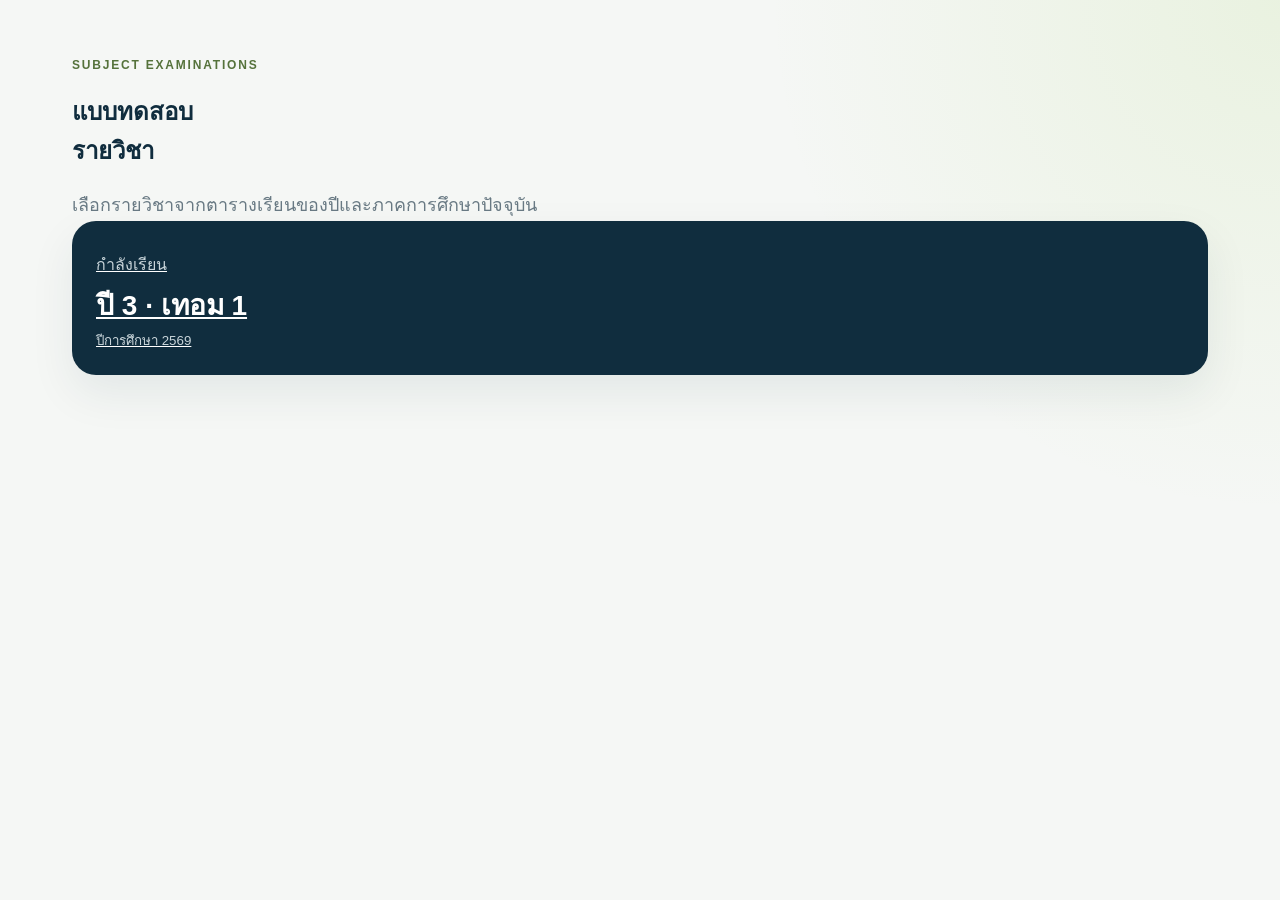
==== index.html @ c8c3fd72 "Make landing page term-only navigation" ====
<!doctype html>
<html lang="th">
<head>
  <meta charset="UTF-8">
  <meta name="viewport" content="width=device-width,initial-scale=1">
  <meta name="theme-color" content="#f5f7f5">
  <meta name="description" content="แบบทดสอบรายวิชา จัดตามปีการศึกษาและภาคการศึกษา">
  <title>แบบทดสอบรายวิชา</title>
  <link rel="stylesheet" href="home.css">
  <script src="home.js" defer></script>
</head>
<body class="landing-page">
  <main class="landing-main">
    <section class="landing-hero" aria-labelledby="pageTitle">
      <p class="eyebrow">SUBJECT EXAMINATIONS</p>
      <h1 id="pageTitle">แบบทดสอบ<br>รายวิชา</h1>
      <p class="lead">เลือกรายวิชาจากตารางเรียนของปีและภาคการศึกษาปัจจุบัน</p>

      <a class="term-card term-link" id="termLink" href="courses.html" aria-label="ดูรายวิชาในภาคการศึกษาปัจจุบัน">
        <span>กำลังเรียน</span>
        <strong id="currentTerm">ปี 3 · เทอม 1</strong>
        <small id="academicYear">ปีการศึกษา 2569</small>
      </a>
    </section>
  </main>
</body>
</html>
---- home.css ----
:root{--ink:#102d3e;--muted:#687983;--paper:#f5f7f5;--card:#fff;--line:#dce4e2;--accent:#9bcf53;--soft:#e8f2df;--shadow:0 18px 45px rgba(16,45,62,.08)}*{box-sizing:border-box}html{background:var(--paper);color:var(--ink);font-family:-apple-system,BlinkMacSystemFont,"Segoe UI","Noto Sans Thai",sans-serif}body{margin:0;min-height:100vh;background:radial-gradient(circle at top right,rgba(155,207,83,.13),transparent 32rem),var(--paper)}a{color:inherit}.site-header{min-height:72px;padding:14px max(22px,calc((100vw - 1180px)/2));display:flex;align-items:center;justify-content:space-between;border-bottom:1px solid var(--line);background:rgba(245,247,245,.88);backdrop-filter:blur(16px);position:sticky;top:0;z-index:20}.brand{display:flex;gap:12px;align-items:center;text-decoration:none}.brand-mark{width:42px;height:42px;border-radius:13px;background:var(--ink);color:#fff;display:grid;place-items:center;font-weight:900;letter-spacing:.04em}.brand b{display:block;font-size:15px}.brand small{display:block;color:var(--muted);font-size:12px;margin-top:2px}.header-note{font-size:13px;color:var(--muted)}main{max-width:1180px;margin:0 auto;padding:58px 22px 36px}.hero{display:grid;grid-template-columns:minmax(0,1.45fr) minmax(260px,.55fr);gap:28px;align-items:end;padding:20px 0 54px}.eyebrow{margin:0 0 10px;font-size:12px;font-weight:800;letter-spacing:.15em;color:#55723b}.hero h1{font-size:clamp(42px,7vw,82px);line-height:.98;letter-spacing:-.045em;margin:0;max-width:820px}.lead{max-width:640px;margin:20px 0 0;font-size:18px;line-height:1.7;color:var(--muted)}.term-card{background:var(--ink);color:#fff;border-radius:24px;padding:24px;box-shadow:var(--shadow);min-height:154px;display:flex;flex-direction:column;justify-content:flex-end}.term-card span,.term-card small{color:#c9d5da}.term-card strong{font-size:28px;margin:6px 0 3px}.catalog{padding:34px 0}.section-heading{display:flex;align-items:end;justify-content:space-between;gap:20px;margin-bottom:20px}.section-heading h2{font-size:30px;margin:0;letter-spacing:-.025em}.schedule-period{margin:0;color:var(--muted);font-size:14px;text-align:right}.course-grid{display:grid;grid-template-columns:repeat(3,minmax(0,1fr));gap:16px}.course-card{min-height:210px;background:var(--card);border:1px solid var(--line);border-radius:22px;padding:22px;display:flex;flex-direction:column;justify-content:space-between;transition:transform .2s ease,border-color .2s ease,box-shadow .2s ease;box-shadow:0 2px 0 rgba(16,45,62,.02)}a.course-card{text-decoration:none}.course-card.available:hover{transform:translateY(-4px);border-color:#b4ce91;box-shadow:var(--shadow)}.course-top{display:flex;justify-content:space-between;gap:14px;align-items:flex-start}.course-code{font-size:13px;font-weight:800;letter-spacing:.05em;color:#55723b}.course-status{font-size:11px;border-radius:999px;padding:6px 9px;background:#eef1f0;color:#6a777b;white-space:nowrap}.available .course-status{background:var(--soft);color:#456b21}.course-card h3{font-size:22px;line-height:1.35;margin:24px 0 12px;letter-spacing:-.02em}.course-meta{display:flex;justify-content:space-between;align-items:center;color:var(--muted);font-size:13px;border-top:1px solid #edf1ef;padding-top:14px}.course-action{font-weight:800;color:var(--ink)}.unavailable{opacity:.72}.loading,.error{grid-column:1/-1;background:var(--card);border:1px dashed var(--line);border-radius:20px;padding:30px;text-align:center;color:var(--muted)}.source-note{margin-top:24px;padding:24px;border-radius:22px;background:#eaf0ed;border:1px solid #d7e0dc}.source-note strong{font-size:17px}.source-note p{margin:7px 0 0;color:var(--muted);line-height:1.6}footer{max-width:1180px;margin:0 auto;padding:24px 22px 40px;display:flex;justify-content:space-between;gap:16px;border-top:1px solid var(--line);color:var(--muted);font-size:12px}@media(max-width:900px){.hero{grid-template-columns:1fr}.term-card{min-height:130px}.course-grid{grid-template-columns:repeat(2,minmax(0,1fr))}.section-heading{align-items:flex-start;flex-direction:column}.schedule-period{text-align:left}}@media(max-width:620px){.site-header{padding:12px 16px}.header-note{display:none}main{padding:38px 16px 28px}.hero{padding-bottom:34px}.hero h1{font-size:48px}.lead{font-size:16px}.course-grid{grid-template-columns:1fr}.course-card{min-height:188px}.term-card strong{font-size:24px}footer{padding:22px 16px 34px;flex-direction:column}}
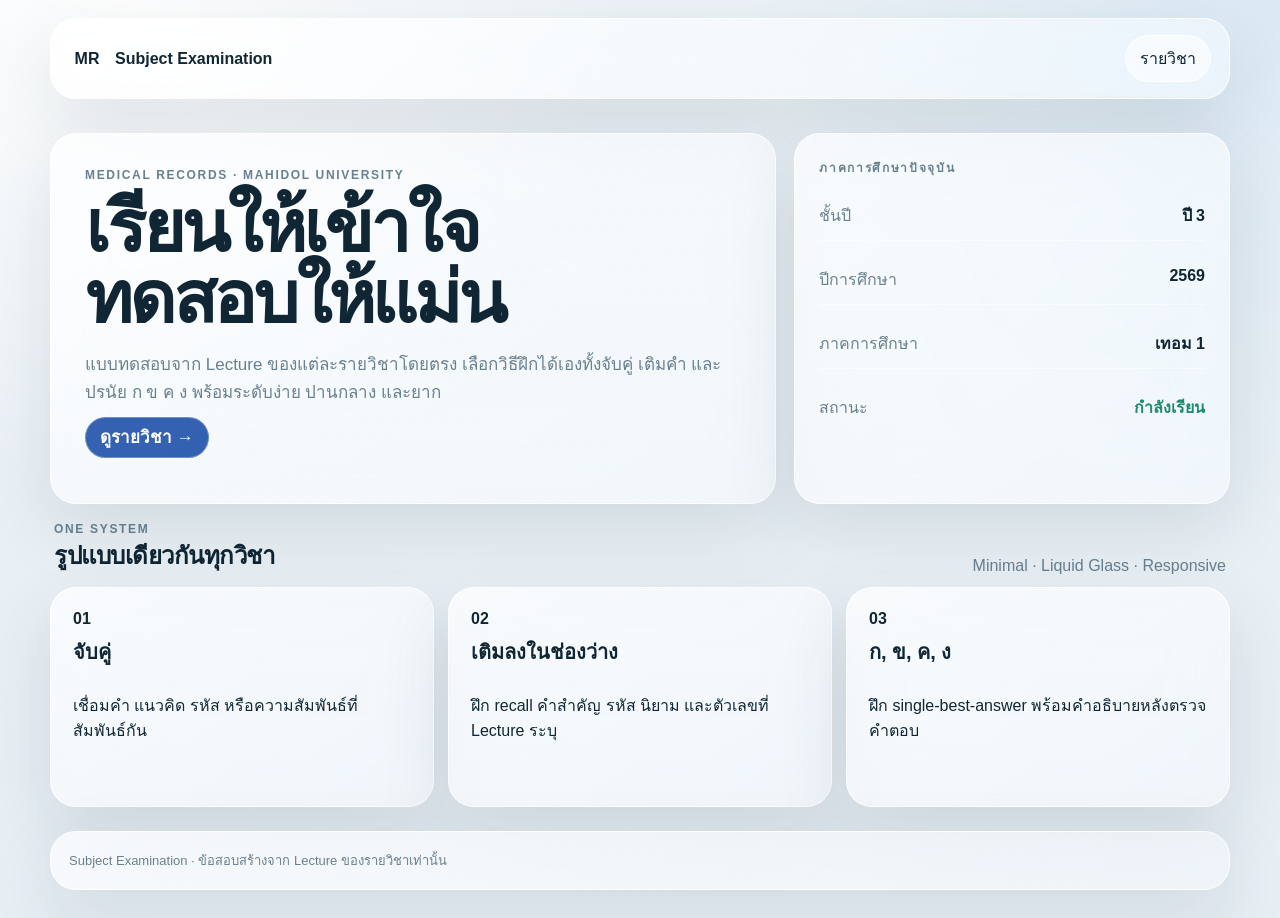
==== commit c63d624a: "Rebuild all course examinations with unified Liquid Glass design" ====
--- a/index.html
+++ b/index.html
@@ -1,27 +1 @@
-<!doctype html>
-<html lang="th">
-<head>
-  <meta charset="UTF-8">
-  <meta name="viewport" content="width=device-width,initial-scale=1">
-  <meta name="theme-color" content="#f5f7f5">
-  <meta name="description" content="แบบทดสอบรายวิชา จัดตามปีการศึกษาและภาคการศึกษา">
-  <title>แบบทดสอบรายวิชา</title>
-  <link rel="stylesheet" href="home.css">
-  <script src="home.js" defer></script>
-</head>
-<body class="landing-page">
-  <main class="landing-main">
-    <section class="landing-hero" aria-labelledby="pageTitle">
-      <p class="eyebrow">SUBJECT EXAMINATIONS</p>
-      <h1 id="pageTitle">แบบทดสอบ<br>รายวิชา</h1>
-      <p class="lead">เลือกรายวิชาจากตารางเรียนของปีและภาคการศึกษาปัจจุบัน</p>
-
-      <a class="term-card term-link" id="termLink" href="courses.html" aria-label="ดูรายวิชาในภาคการศึกษาปัจจุบัน">
-        <span>กำลังเรียน</span>
-        <strong id="currentTerm">ปี 3 · เทอม 1</strong>
-        <small id="academicYear">ปีการศึกษา 2569</small>
-      </a>
-    </section>
-  </main>
-</body>
-</html>
+<!doctype html><html lang="th"><head><meta charset="utf-8"><meta name="viewport" content="width=device-width,initial-scale=1"><meta name="theme-color" content="#eef3f7"><meta name="description" content="Subject Examination สำหรับสาขาเวชระเบียน"><link rel="stylesheet" href="design-system.css"><title>Subject Examination</title></head><body><div class="shell"><header class="topbar glass"><a class="brand" href="./"><span class="mark">MR</span><span>Subject Examination</span></a><nav class="nav"><a class="chip" href="courses.html">รายวิชา</a></nav></header><main><section class="hero"><div class="hero-card glass"><div class="eyebrow">Medical Records · Mahidol University</div><h1>เรียนให้เข้าใจ<br>ทดสอบให้แม่น</h1><p>แบบทดสอบจาก Lecture ของแต่ละรายวิชาโดยตรง เลือกวิธีฝึกได้เองทั้งจับคู่ เติมคำ และปรนัย ก ข ค ง พร้อมระดับง่าย ปานกลาง และยาก</p><p><a class="button primary" href="courses.html">ดูรายวิชา →</a></p></div><aside class="meta-card glass"><div class="eyebrow">ภาคการศึกษาปัจจุบัน</div><div class="meta-row"><span>ชั้นปี</span><strong>ปี 3</strong></div><div class="meta-row"><span>ปีการศึกษา</span><strong>2569</strong></div><div class="meta-row"><span>ภาคการศึกษา</span><strong>เทอม 1</strong></div><div class="meta-row"><span>สถานะ</span><strong class="status-current">กำลังเรียน</strong></div></aside></section><section class="section"><div class="section-head"><div><div class="eyebrow">One system</div><h2>รูปแบบเดียวกันทุกวิชา</h2></div><p>Minimal · Liquid Glass · Responsive</p></div><div class="course-grid"><article class="course-card glass"><span class="course-code">01</span><h3>จับคู่</h3><p>เชื่อมคำ แนวคิด รหัส หรือความสัมพันธ์ที่สัมพันธ์กัน</p></article><article class="course-card glass"><span class="course-code">02</span><h3>เติมลงในช่องว่าง</h3><p>ฝึก recall คำสำคัญ รหัส นิยาม และตัวเลขที่ Lecture ระบุ</p></article><article class="course-card glass"><span class="course-code">03</span><h3>ก, ข, ค, ง</h3><p>ฝึก single-best-answer พร้อมคำอธิบายหลังตรวจคำตอบ</p></article></div></section></main><footer class="footer glass">Subject Examination · ข้อสอบสร้างจาก Lecture ของรายวิชาเท่านั้น</footer></div></body></html>
--- a/design-system.css
+++ b/design-system.css
@@ -0,0 +1 @@
+:root{--bg:#eef3f7;--ink:#102634;--muted:#69808f;--glass:rgba(255,255,255,.58);--glass-strong:rgba(255,255,255,.76);--line:rgba(255,255,255,.78);--shadow:0 24px 70px rgba(21,49,67,.12);--radius:26px;--radius-sm:18px;--accent:#2d6cdf;--danger:#c84d59;--success:#1f8a70}*{box-sizing:border-box}html{color-scheme:light}body{margin:0;font-family:Inter,ui-sans-serif,-apple-system,BlinkMacSystemFont,"Segoe UI",sans-serif;color:var(--ink);background:radial-gradient(circle at 10% 0%,rgba(255,255,255,.95),transparent 34%),radial-gradient(circle at 100% 0%,rgba(199,222,241,.45),transparent 34%),linear-gradient(180deg,#edf3f7,#e7eef4);min-height:100vh}a{color:inherit;text-decoration:none}button,input,select{font:inherit}.shell{width:min(1180px,calc(100% - 28px));margin:0 auto}.glass{background:linear-gradient(145deg,rgba(255,255,255,.72),rgba(255,255,255,.42));border:1px solid var(--line);backdrop-filter:blur(24px) saturate(150%);-webkit-backdrop-filter:blur(24px) saturate(150%);box-shadow:var(--shadow);border-radius:var(--radius)}.topbar{display:flex;align-items:center;justify-content:space-between;padding:16px 18px;margin:18px auto 0}.brand{display:flex;align-items:center;gap:10px;font-weight:800}.mark{display:grid;place-items:center;width:36px;height:36px;border-radius:12px;background:rgba(255,255,255,.72);border:1px solid rgba(255,255,255,.9);box-shadow:inset 0 1px 0 #fff}.nav{display:flex;gap:10px;align-items:center}.chip,.button{border:1px solid rgba(255,255,255,.85);background:rgba(255,255,255,.56);border-radius:999px;padding:10px 14px;color:var(--ink)}.button{cursor:pointer;font-weight:760;transition:.18s ease}.button:hover{transform:translateY(-1px);background:rgba(255,255,255,.8)}.button.primary{background:rgba(31,80,170,.9);color:#fff;border-color:rgba(255,255,255,.3)}.button.ghost{background:transparent}.hero{display:grid;grid-template-columns:1.25fr .75fr;gap:18px;margin:34px 0 18px}.hero-card{padding:34px}.eyebrow{font-size:12px;letter-spacing:.14em;text-transform:uppercase;color:var(--muted);font-weight:800}.hero h1{font-size:clamp(36px,6vw,72px);line-height:.98;letter-spacing:-.045em;margin:10px 0 18px}.hero p{color:var(--muted);font-size:17px;line-height:1.65}.meta-card{padding:24px;display:grid;gap:14px;align-content:start}.meta-row{display:flex;justify-content:space-between;gap:16px;padding:12px 0;border-bottom:1px solid rgba(255,255,255,.55)}.meta-row:last-child{border-bottom:0}.meta-row span{color:var(--muted)}.section{margin:18px 0}.section-head{display:flex;justify-content:space-between;align-items:end;gap:16px;margin:0 4px 12px}.section-head h2{margin:0;font-size:24px;letter-spacing:-.02em}.section-head p{margin:0;color:var(--muted)}.course-grid{display:grid;grid-template-columns:repeat(3,minmax(0,1fr));gap:14px}.course-card{padding:22px;display:flex;flex-direction:column;gap:12px;min-height:220px}.course-card h3{margin:0;font-size:20px;line-height:1.25}.course-code{font-weight:850}.course-meta{display:flex;flex-wrap:wrap;gap:8px}.tag{font-size:12px;padding:7px 9px;border-radius:999px;background:rgba(255,255,255,.6);border:1px solid rgba(255,255,255,.82);color:#496475}.status-current{color:var(--success)}.status-past{color:var(--danger);font-weight:850}.course-card .button{margin-top:auto;text-align:center}.exam{margin:22px 0 42px;padding:24px}.exam-head{display:flex;justify-content:space-between;gap:18px;align-items:flex-start}.exam-head h1{margin:4px 0 8px;font-size:clamp(30px,5vw,54px);letter-spacing:-.04em}.exam-head p{margin:0;color:var(--muted)}.selectors{display:grid;grid-template-columns:1fr 1fr;gap:14px;margin:22px 0}.selector{padding:16px}.selector-label{display:block;font-size:12px;color:var(--muted);font-weight:800;margin-bottom:10px}.segmented{display:grid;grid-template-columns:repeat(3,1fr);gap:8px}.segmented button{border:1px solid rgba(255,255,255,.86);background:rgba(255,255,255,.45);border-radius:14px;padding:12px 10px;cursor:pointer;font-weight:760}.segmented button.active{background:rgba(31,80,170,.9);color:#fff}.question-panel{padding:22px;min-height:330px}.question-kicker{font-size:12px;color:var(--muted);font-weight:800}.question-panel h2{font-size:clamp(22px,3vw,34px);line-height:1.4;margin:10px 0 20px}.options{display:grid;gap:10px}.option{display:flex;gap:12px;align-items:flex-start;width:100%;text-align:left;border:1px solid rgba(255,255,255,.82);background:rgba(255,255,255,.5);padding:14px 15px;border-radius:16px;cursor:pointer}.option.selected{outline:2px solid rgba(45,108,223,.55)}.blank-input{width:100%;padding:15px 16px;border-radius:16px;border:1px solid rgba(255,255,255,.85);background:rgba(255,255,255,.62)}.match-list{display:grid;gap:10px}.match-row{display:grid;grid-template-columns:1fr 1fr;gap:10px}.match-row>div,.match-row select{padding:12px 13px;border-radius:14px;border:1px solid rgba(255,255,255,.82);background:rgba(255,255,255,.52)}.exam-actions{display:flex;justify-content:space-between;gap:12px;align-items:center;margin-top:16px}.feedback{min-height:24px;color:var(--muted)}.footer{padding:18px;margin:24px 0;color:var(--muted);font-size:13px}.empty{padding:28px;text-align:center;color:var(--muted)}@media(max-width:900px){.hero{grid-template-columns:1fr}.course-grid{grid-template-columns:1fr 1fr}.selectors{grid-template-columns:1fr}}@media(max-width:640px){.course-grid{grid-template-columns:1fr}.segmented{grid-template-columns:1fr}.match-row{grid-template-columns:1fr}.exam-head,.exam-actions,.section-head{flex-direction:column;align-items:stretch}.topbar{align-items:flex-start;gap:12px}.nav{flex-wrap:wrap}.hero-card{padding:26px}.exam{padding:14px}.question-panel{padding:18px}}
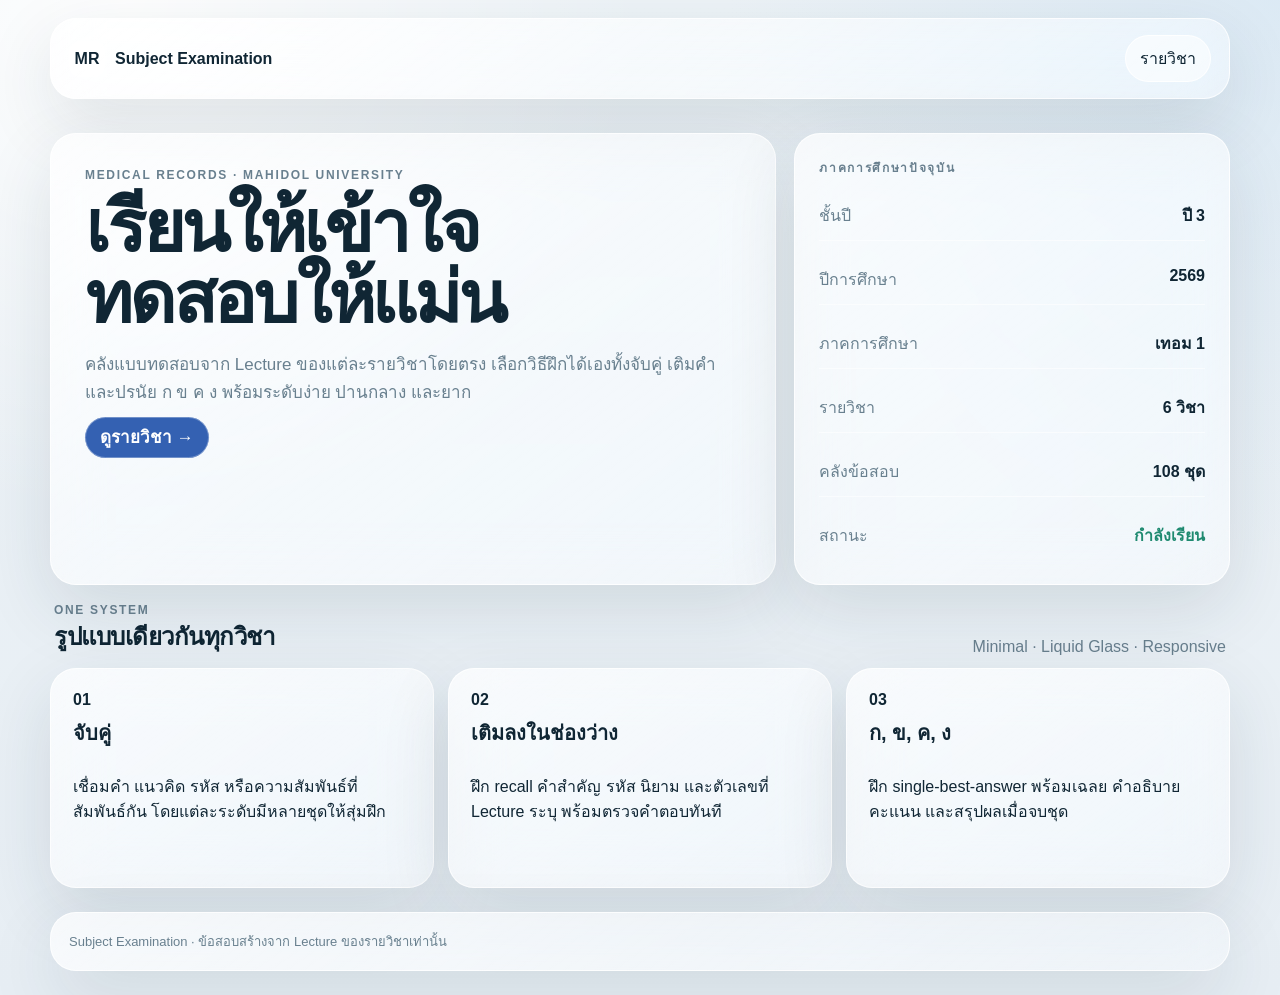
==== commit 33aaef93: "Refresh landing page with complete examination bank" ====
--- a/index.html
+++ b/index.html
@@ -1 +1 @@
-<!doctype html><html lang="th"><head><meta charset="utf-8"><meta name="viewport" content="width=device-width,initial-scale=1"><meta name="theme-color" content="#eef3f7"><meta name="description" content="Subject Examination สำหรับสาขาเวชระเบียน"><link rel="stylesheet" href="design-system.css"><title>Subject Examination</title></head><body><div class="shell"><header class="topbar glass"><a class="brand" href="./"><span class="mark">MR</span><span>Subject Examination</span></a><nav class="nav"><a class="chip" href="courses.html">รายวิชา</a></nav></header><main><section class="hero"><div class="hero-card glass"><div class="eyebrow">Medical Records · Mahidol University</div><h1>เรียนให้เข้าใจ<br>ทดสอบให้แม่น</h1><p>แบบทดสอบจาก Lecture ของแต่ละรายวิชาโดยตรง เลือกวิธีฝึกได้เองทั้งจับคู่ เติมคำ และปรนัย ก ข ค ง พร้อมระดับง่าย ปานกลาง และยาก</p><p><a class="button primary" href="courses.html">ดูรายวิชา →</a></p></div><aside class="meta-card glass"><div class="eyebrow">ภาคการศึกษาปัจจุบัน</div><div class="meta-row"><span>ชั้นปี</span><strong>ปี 3</strong></div><div class="meta-row"><span>ปีการศึกษา</span><strong>2569</strong></div><div class="meta-row"><span>ภาคการศึกษา</span><strong>เทอม 1</strong></div><div class="meta-row"><span>สถานะ</span><strong class="status-current">กำลังเรียน</strong></div></aside></section><section class="section"><div class="section-head"><div><div class="eyebrow">One system</div><h2>รูปแบบเดียวกันทุกวิชา</h2></div><p>Minimal · Liquid Glass · Responsive</p></div><div class="course-grid"><article class="course-card glass"><span class="course-code">01</span><h3>จับคู่</h3><p>เชื่อมคำ แนวคิด รหัส หรือความสัมพันธ์ที่สัมพันธ์กัน</p></article><article class="course-card glass"><span class="course-code">02</span><h3>เติมลงในช่องว่าง</h3><p>ฝึก recall คำสำคัญ รหัส นิยาม และตัวเลขที่ Lecture ระบุ</p></article><article class="course-card glass"><span class="course-code">03</span><h3>ก, ข, ค, ง</h3><p>ฝึก single-best-answer พร้อมคำอธิบายหลังตรวจคำตอบ</p></article></div></section></main><footer class="footer glass">Subject Examination · ข้อสอบสร้างจาก Lecture ของรายวิชาเท่านั้น</footer></div></body></html>+<!doctype html><html lang="th"><head><meta charset="utf-8"><meta name="viewport" content="width=device-width,initial-scale=1"><meta name="theme-color" content="#eef3f7"><meta name="description" content="Subject Examination สำหรับสาขาเวชระเบียน"><link rel="stylesheet" href="design-system.css"><title>Subject Examination</title></head><body><div class="shell"><header class="topbar glass"><a class="brand" href="./"><span class="mark">MR</span><span>Subject Examination</span></a><nav class="nav"><a class="chip" href="courses.html">รายวิชา</a></nav></header><main><section class="hero"><div class="hero-card glass"><div class="eyebrow">Medical Records · Mahidol University</div><h1>เรียนให้เข้าใจ<br>ทดสอบให้แม่น</h1><p>คลังแบบทดสอบจาก Lecture ของแต่ละรายวิชาโดยตรง เลือกวิธีฝึกได้เองทั้งจับคู่ เติมคำ และปรนัย ก ข ค ง พร้อมระดับง่าย ปานกลาง และยาก</p><p><a class="button primary" href="courses.html">ดูรายวิชา →</a></p></div><aside class="meta-card glass"><div class="eyebrow">ภาคการศึกษาปัจจุบัน</div><div class="meta-row"><span>ชั้นปี</span><strong>ปี 3</strong></div><div class="meta-row"><span>ปีการศึกษา</span><strong>2569</strong></div><div class="meta-row"><span>ภาคการศึกษา</span><strong>เทอม 1</strong></div><div class="meta-row"><span>รายวิชา</span><strong>6 วิชา</strong></div><div class="meta-row"><span>คลังข้อสอบ</span><strong>108 ชุด</strong></div><div class="meta-row"><span>สถานะ</span><strong class="status-current">กำลังเรียน</strong></div></aside></section><section class="section"><div class="section-head"><div><div class="eyebrow">One system</div><h2>รูปแบบเดียวกันทุกวิชา</h2></div><p>Minimal · Liquid Glass · Responsive</p></div><div class="course-grid"><article class="course-card glass"><span class="course-code">01</span><h3>จับคู่</h3><p>เชื่อมคำ แนวคิด รหัส หรือความสัมพันธ์ที่สัมพันธ์กัน โดยแต่ละระดับมีหลายชุดให้สุ่มฝึก</p></article><article class="course-card glass"><span class="course-code">02</span><h3>เติมลงในช่องว่าง</h3><p>ฝึก recall คำสำคัญ รหัส นิยาม และตัวเลขที่ Lecture ระบุ พร้อมตรวจคำตอบทันที</p></article><article class="course-card glass"><span class="course-code">03</span><h3>ก, ข, ค, ง</h3><p>ฝึก single-best-answer พร้อมเฉลย คำอธิบาย คะแนน และสรุปผลเมื่อจบชุด</p></article></div></section></main><footer class="footer glass">Subject Examination · ข้อสอบสร้างจาก Lecture ของรายวิชาเท่านั้น</footer></div></body></html>
--- a/design-system.css
+++ b/design-system.css
@@ -1 +1 @@
-:root{--bg:#eef3f7;--ink:#102634;--muted:#69808f;--glass:rgba(255,255,255,.58);--glass-strong:rgba(255,255,255,.76);--line:rgba(255,255,255,.78);--shadow:0 24px 70px rgba(21,49,67,.12);--radius:26px;--radius-sm:18px;--accent:#2d6cdf;--danger:#c84d59;--success:#1f8a70}*{box-sizing:border-box}html{color-scheme:light}body{margin:0;font-family:Inter,ui-sans-serif,-apple-system,BlinkMacSystemFont,"Segoe UI",sans-serif;color:var(--ink);background:radial-gradient(circle at 10% 0%,rgba(255,255,255,.95),transparent 34%),radial-gradient(circle at 100% 0%,rgba(199,222,241,.45),transparent 34%),linear-gradient(180deg,#edf3f7,#e7eef4);min-height:100vh}a{color:inherit;text-decoration:none}button,input,select{font:inherit}.shell{width:min(1180px,calc(100% - 28px));margin:0 auto}.glass{background:linear-gradient(145deg,rgba(255,255,255,.72),rgba(255,255,255,.42));border:1px solid var(--line);backdrop-filter:blur(24px) saturate(150%);-webkit-backdrop-filter:blur(24px) saturate(150%);box-shadow:var(--shadow);border-radius:var(--radius)}.topbar{display:flex;align-items:center;justify-content:space-between;padding:16px 18px;margin:18px auto 0}.brand{display:flex;align-items:center;gap:10px;font-weight:800}.mark{display:grid;place-items:center;width:36px;height:36px;border-radius:12px;background:rgba(255,255,255,.72);border:1px solid rgba(255,255,255,.9);box-shadow:inset 0 1px 0 #fff}.nav{display:flex;gap:10px;align-items:center}.chip,.button{border:1px solid rgba(255,255,255,.85);background:rgba(255,255,255,.56);border-radius:999px;padding:10px 14px;color:var(--ink)}.button{cursor:pointer;font-weight:760;transition:.18s ease}.button:hover{transform:translateY(-1px);background:rgba(255,255,255,.8)}.button.primary{background:rgba(31,80,170,.9);color:#fff;border-color:rgba(255,255,255,.3)}.button.ghost{background:transparent}.hero{display:grid;grid-template-columns:1.25fr .75fr;gap:18px;margin:34px 0 18px}.hero-card{padding:34px}.eyebrow{font-size:12px;letter-spacing:.14em;text-transform:uppercase;color:var(--muted);font-weight:800}.hero h1{font-size:clamp(36px,6vw,72px);line-height:.98;letter-spacing:-.045em;margin:10px 0 18px}.hero p{color:var(--muted);font-size:17px;line-height:1.65}.meta-card{padding:24px;display:grid;gap:14px;align-content:start}.meta-row{display:flex;justify-content:space-between;gap:16px;padding:12px 0;border-bottom:1px solid rgba(255,255,255,.55)}.meta-row:last-child{border-bottom:0}.meta-row span{color:var(--muted)}.section{margin:18px 0}.section-head{display:flex;justify-content:space-between;align-items:end;gap:16px;margin:0 4px 12px}.section-head h2{margin:0;font-size:24px;letter-spacing:-.02em}.section-head p{margin:0;color:var(--muted)}.course-grid{display:grid;grid-template-columns:repeat(3,minmax(0,1fr));gap:14px}.course-card{padding:22px;display:flex;flex-direction:column;gap:12px;min-height:220px}.course-card h3{margin:0;font-size:20px;line-height:1.25}.course-code{font-weight:850}.course-meta{display:flex;flex-wrap:wrap;gap:8px}.tag{font-size:12px;padding:7px 9px;border-radius:999px;background:rgba(255,255,255,.6);border:1px solid rgba(255,255,255,.82);color:#496475}.status-current{color:var(--success)}.status-past{color:var(--danger);font-weight:850}.course-card .button{margin-top:auto;text-align:center}.exam{margin:22px 0 42px;padding:24px}.exam-head{display:flex;justify-content:space-between;gap:18px;align-items:flex-start}.exam-head h1{margin:4px 0 8px;font-size:clamp(30px,5vw,54px);letter-spacing:-.04em}.exam-head p{margin:0;color:var(--muted)}.selectors{display:grid;grid-template-columns:1fr 1fr;gap:14px;margin:22px 0}.selector{padding:16px}.selector-label{display:block;font-size:12px;color:var(--muted);font-weight:800;margin-bottom:10px}.segmented{display:grid;grid-template-columns:repeat(3,1fr);gap:8px}.segmented button{border:1px solid rgba(255,255,255,.86);background:rgba(255,255,255,.45);border-radius:14px;padding:12px 10px;cursor:pointer;font-weight:760}.segmented button.active{background:rgba(31,80,170,.9);color:#fff}.question-panel{padding:22px;min-height:330px}.question-kicker{font-size:12px;color:var(--muted);font-weight:800}.question-panel h2{font-size:clamp(22px,3vw,34px);line-height:1.4;margin:10px 0 20px}.options{display:grid;gap:10px}.option{display:flex;gap:12px;align-items:flex-start;width:100%;text-align:left;border:1px solid rgba(255,255,255,.82);background:rgba(255,255,255,.5);padding:14px 15px;border-radius:16px;cursor:pointer}.option.selected{outline:2px solid rgba(45,108,223,.55)}.blank-input{width:100%;padding:15px 16px;border-radius:16px;border:1px solid rgba(255,255,255,.85);background:rgba(255,255,255,.62)}.match-list{display:grid;gap:10px}.match-row{display:grid;grid-template-columns:1fr 1fr;gap:10px}.match-row>div,.match-row select{padding:12px 13px;border-radius:14px;border:1px solid rgba(255,255,255,.82);background:rgba(255,255,255,.52)}.exam-actions{display:flex;justify-content:space-between;gap:12px;align-items:center;margin-top:16px}.feedback{min-height:24px;color:var(--muted)}.footer{padding:18px;margin:24px 0;color:var(--muted);font-size:13px}.empty{padding:28px;text-align:center;color:var(--muted)}@media(max-width:900px){.hero{grid-template-columns:1fr}.course-grid{grid-template-columns:1fr 1fr}.selectors{grid-template-columns:1fr}}@media(max-width:640px){.course-grid{grid-template-columns:1fr}.segmented{grid-template-columns:1fr}.match-row{grid-template-columns:1fr}.exam-head,.exam-actions,.section-head{flex-direction:column;align-items:stretch}.topbar{align-items:flex-start;gap:12px}.nav{flex-wrap:wrap}.hero-card{padding:26px}.exam{padding:14px}.question-panel{padding:18px}}+:root{--bg:#eef3f7;--ink:#102634;--muted:#69808f;--glass:rgba(255,255,255,.58);--glass-strong:rgba(255,255,255,.76);--line:rgba(255,255,255,.78);--shadow:0 24px 70px rgba(21,49,67,.12);--radius:26px;--radius-sm:18px;--accent:#2d6cdf;--danger:#c84d59;--success:#1f8a70}*{box-sizing:border-box}html{color-scheme:light}body{margin:0;font-family:Inter,ui-sans-serif,-apple-system,BlinkMacSystemFont,"Segoe UI",sans-serif;color:var(--ink);background:radial-gradient(circle at 10% 0%,rgba(255,255,255,.95),transparent 34%),radial-gradient(circle at 100% 0%,rgba(199,222,241,.45),transparent 34%),linear-gradient(180deg,#edf3f7,#e7eef4);min-height:100vh}a{color:inherit;text-decoration:none}button,input,select{font:inherit}.shell{width:min(1180px,calc(100% - 28px));margin:0 auto}.glass{background:linear-gradient(145deg,rgba(255,255,255,.72),rgba(255,255,255,.42));border:1px solid var(--line);backdrop-filter:blur(24px) saturate(150%);-webkit-backdrop-filter:blur(24px) saturate(150%);box-shadow:var(--shadow);border-radius:var(--radius)}.topbar{display:flex;align-items:center;justify-content:space-between;padding:16px 18px;margin:18px auto 0}.brand{display:flex;align-items:center;gap:10px;font-weight:800}.mark{display:grid;place-items:center;width:36px;height:36px;border-radius:12px;background:rgba(255,255,255,.72);border:1px solid rgba(255,255,255,.9);box-shadow:inset 0 1px 0 #fff}.nav{display:flex;gap:10px;align-items:center}.chip,.button{border:1px solid rgba(255,255,255,.85);background:rgba(255,255,255,.56);border-radius:999px;padding:10px 14px;color:var(--ink)}.button{cursor:pointer;font-weight:760;transition:.18s ease}.button:hover{transform:translateY(-1px);background:rgba(255,255,255,.8)}.button.primary{background:rgba(31,80,170,.9);color:#fff;border-color:rgba(255,255,255,.3)}.button.ghost{background:transparent}.hero{display:grid;grid-template-columns:1.25fr .75fr;gap:18px;margin:34px 0 18px}.hero-card{padding:34px}.eyebrow{font-size:12px;letter-spacing:.14em;text-transform:uppercase;color:var(--muted);font-weight:800}.hero h1{font-size:clamp(36px,6vw,72px);line-height:.98;letter-spacing:-.045em;margin:10px 0 18px}.hero p{color:var(--muted);font-size:17px;line-height:1.65}.meta-card{padding:24px;display:grid;gap:14px;align-content:start}.meta-row{display:flex;justify-content:space-between;gap:16px;padding:12px 0;border-bottom:1px solid rgba(255,255,255,.55)}.meta-row:last-child{border-bottom:0}.meta-row span{color:var(--muted)}.section{margin:18px 0}.section-head{display:flex;justify-content:space-between;align-items:end;gap:16px;margin:0 4px 12px}.section-head h2{margin:0;font-size:24px;letter-spacing:-.02em}.section-head p{margin:0;color:var(--muted)}.course-grid{display:grid;grid-template-columns:repeat(3,minmax(0,1fr));gap:14px}.course-card{padding:22px;display:flex;flex-direction:column;gap:12px;min-height:220px}.course-card h3{margin:0;font-size:20px;line-height:1.25}.course-code{font-weight:850}.course-meta{display:flex;flex-wrap:wrap;gap:8px}.tag{font-size:12px;padding:7px 9px;border-radius:999px;background:rgba(255,255,255,.6);border:1px solid rgba(255,255,255,.82);color:#496475}.status-current{color:var(--success)}.status-past{color:var(--danger);font-weight:850}.course-card .button{margin-top:auto;text-align:center}.exam{margin:22px 0 42px;padding:24px}.exam-head{display:flex;justify-content:space-between;gap:18px;align-items:flex-start}.exam-head h1{margin:4px 0 8px;font-size:clamp(30px,5vw,54px);letter-spacing:-.04em}.exam-head p{margin:0;color:var(--muted)}.selectors{display:grid;grid-template-columns:1fr 1fr;gap:14px;margin:22px 0}.selector{padding:16px}.selector-label{display:block;font-size:12px;color:var(--muted);font-weight:800;margin-bottom:10px}.segmented{display:grid;grid-template-columns:repeat(3,1fr);gap:8px}.segmented button{border:1px solid rgba(255,255,255,.86);background:rgba(255,255,255,.45);border-radius:14px;padding:12px 10px;cursor:pointer;font-weight:760}.segmented button.active{background:rgba(31,80,170,.9);color:#fff}.question-panel{padding:22px;min-height:330px}.question-kicker{font-size:12px;color:var(--muted);font-weight:800}.question-panel h2{font-size:clamp(22px,3vw,34px);line-height:1.4;margin:10px 0 20px}.options{display:grid;gap:10px}.option{display:flex;gap:12px;align-items:flex-start;width:100%;text-align:left;border:1px solid rgba(255,255,255,.82);background:rgba(255,255,255,.5);padding:14px 15px;border-radius:16px;cursor:pointer}.option.selected{outline:2px solid rgba(45,108,223,.55)}.blank-input{width:100%;padding:15px 16px;border-radius:16px;border:1px solid rgba(255,255,255,.85);background:rgba(255,255,255,.62)}.match-list{display:grid;gap:10px}.match-row{display:grid;grid-template-columns:1fr 1fr;gap:10px}.match-row>div,.match-row select{padding:12px 13px;border-radius:14px;border:1px solid rgba(255,255,255,.82);background:rgba(255,255,255,.52)}.exam-actions{display:flex;justify-content:space-between;gap:12px;align-items:center;margin-top:16px}.feedback{min-height:24px;color:var(--muted)}.footer{padding:18px;margin:24px 0;color:var(--muted);font-size:13px}.empty{padding:28px;text-align:center;color:var(--muted)}.option.correct,.blank-input.correct,.match-row select.correct{border-color:rgba(31,138,112,.55);background:rgba(226,248,241,.72)}.option.wrong,.blank-input.wrong,.match-row select.wrong{border-color:rgba(200,77,89,.52);background:rgba(255,234,237,.72)}.option:disabled,.blank-input:disabled,.match-row select:disabled{opacity:1;color:var(--ink);cursor:default}.feedback.good{color:var(--success);font-weight:700}.feedback.bad{color:var(--danger);font-weight:700}.feedback.warn{color:#9a6a16;font-weight:700}.result-card{min-height:250px;display:grid;place-items:center;align-content:center;text-align:center;gap:8px}.result-card h2{margin:4px 0;font-size:32px}.result-card p{margin:0 0 14px;color:var(--muted)}.score-ring{display:grid;place-items:center;width:110px;height:110px;border-radius:50%;background:rgba(255,255,255,.62);border:1px solid rgba(255,255,255,.9);box-shadow:inset 0 1px 0 #fff,0 18px 44px rgba(31,80,170,.12);font-size:28px;font-weight:850}@media(max-width:900px){.hero{grid-template-columns:1fr}.course-grid{grid-template-columns:1fr 1fr}.selectors{grid-template-columns:1fr}}@media(max-width:640px){.course-grid{grid-template-columns:1fr}.segmented{grid-template-columns:1fr}.match-row{grid-template-columns:1fr}.exam-head,.exam-actions,.section-head{flex-direction:column;align-items:stretch}.topbar{align-items:flex-start;gap:12px}.nav{flex-wrap:wrap}.hero-card{padding:26px}.exam{padding:14px}.question-panel{padding:18px}}
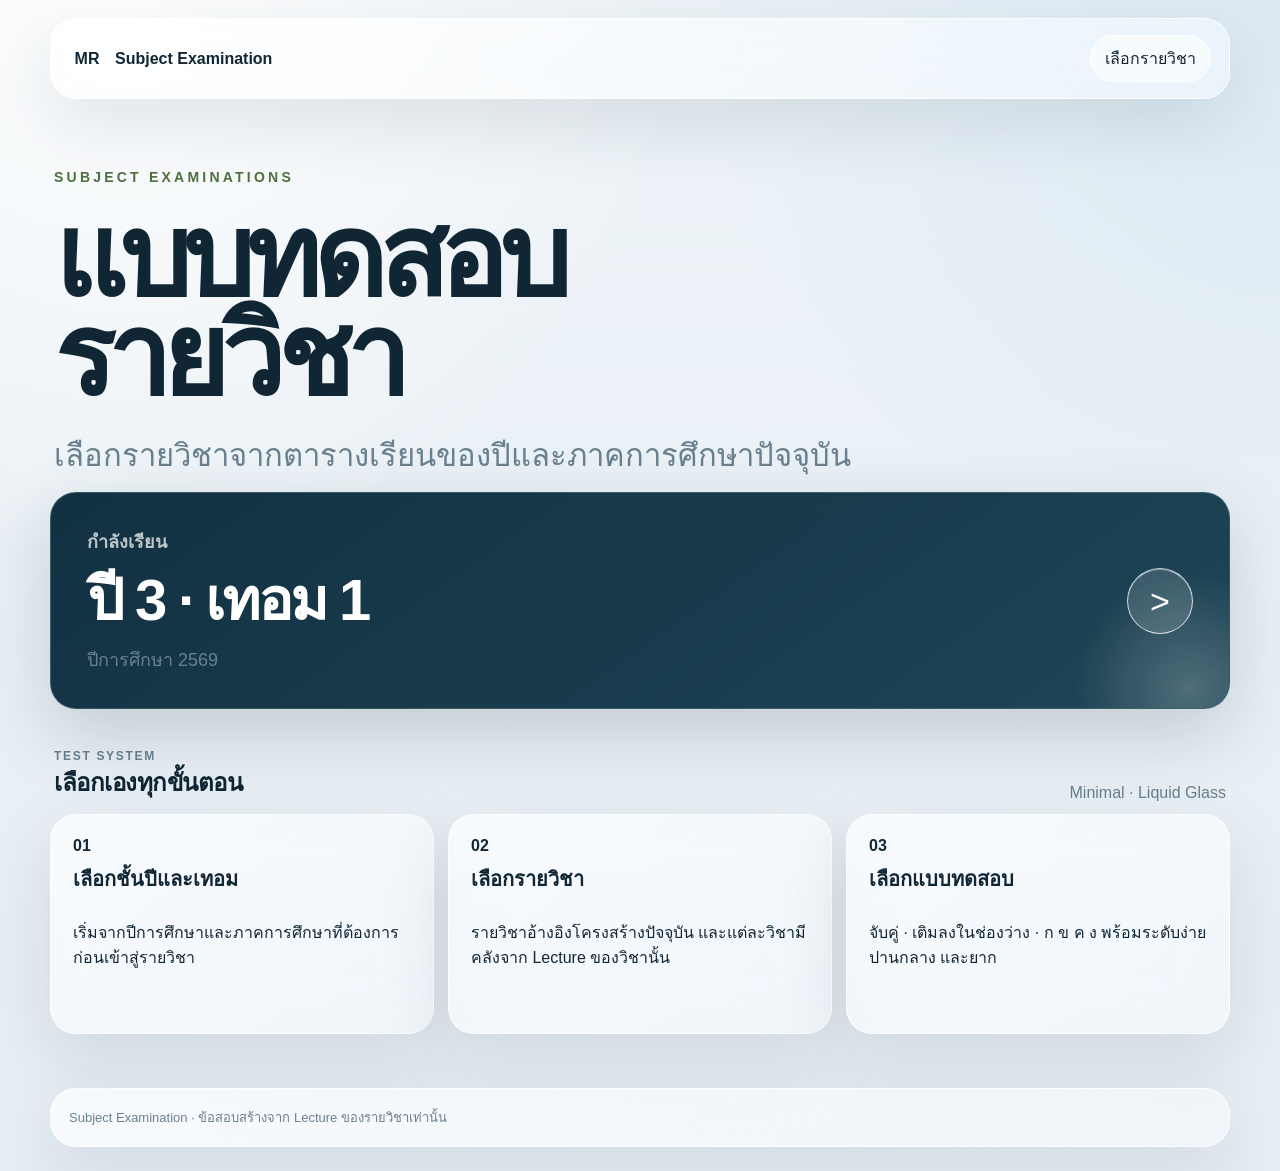
==== commit e5be9c73: "Update homepage to new year-term-course selection design" ====
--- a/index.html
+++ b/index.html
@@ -1 +1 @@
-<!doctype html><html lang="th"><head><meta charset="utf-8"><meta name="viewport" content="width=device-width,initial-scale=1"><meta name="theme-color" content="#eef3f7"><meta name="description" content="Subject Examination สำหรับสาขาเวชระเบียน"><link rel="stylesheet" href="design-system.css"><title>Subject Examination</title></head><body><div class="shell"><header class="topbar glass"><a class="brand" href="./"><span class="mark">MR</span><span>Subject Examination</span></a><nav class="nav"><a class="chip" href="courses.html">รายวิชา</a></nav></header><main><section class="hero"><div class="hero-card glass"><div class="eyebrow">Medical Records · Mahidol University</div><h1>เรียนให้เข้าใจ<br>ทดสอบให้แม่น</h1><p>คลังแบบทดสอบจาก Lecture ของแต่ละรายวิชาโดยตรง เลือกวิธีฝึกได้เองทั้งจับคู่ เติมคำ และปรนัย ก ข ค ง พร้อมระดับง่าย ปานกลาง และยาก</p><p><a class="button primary" href="courses.html">ดูรายวิชา →</a></p></div><aside class="meta-card glass"><div class="eyebrow">ภาคการศึกษาปัจจุบัน</div><div class="meta-row"><span>ชั้นปี</span><strong>ปี 3</strong></div><div class="meta-row"><span>ปีการศึกษา</span><strong>2569</strong></div><div class="meta-row"><span>ภาคการศึกษา</span><strong>เทอม 1</strong></div><div class="meta-row"><span>รายวิชา</span><strong>6 วิชา</strong></div><div class="meta-row"><span>คลังข้อสอบ</span><strong>108 ชุด</strong></div><div class="meta-row"><span>สถานะ</span><strong class="status-current">กำลังเรียน</strong></div></aside></section><section class="section"><div class="section-head"><div><div class="eyebrow">One system</div><h2>รูปแบบเดียวกันทุกวิชา</h2></div><p>Minimal · Liquid Glass · Responsive</p></div><div class="course-grid"><article class="course-card glass"><span class="course-code">01</span><h3>จับคู่</h3><p>เชื่อมคำ แนวคิด รหัส หรือความสัมพันธ์ที่สัมพันธ์กัน โดยแต่ละระดับมีหลายชุดให้สุ่มฝึก</p></article><article class="course-card glass"><span class="course-code">02</span><h3>เติมลงในช่องว่าง</h3><p>ฝึก recall คำสำคัญ รหัส นิยาม และตัวเลขที่ Lecture ระบุ พร้อมตรวจคำตอบทันที</p></article><article class="course-card glass"><span class="course-code">03</span><h3>ก, ข, ค, ง</h3><p>ฝึก single-best-answer พร้อมเฉลย คำอธิบาย คะแนน และสรุปผลเมื่อจบชุด</p></article></div></section></main><footer class="footer glass">Subject Examination · ข้อสอบสร้างจาก Lecture ของรายวิชาเท่านั้น</footer></div></body></html>+<!doctype html><html lang="th"><head><meta charset="utf-8"><meta name="viewport" content="width=device-width,initial-scale=1"><meta name="theme-color" content="#eef3f7"><meta name="description" content="Subject Examination สำหรับสาขาเวชระเบียน"><link rel="stylesheet" href="design-system.css"><title>Subject Examination</title></head><body><div class="shell"><header class="topbar glass"><a class="brand" href="./"><span class="mark">MR</span><span>Subject Examination</span></a><nav class="nav"><a class="chip" href="courses.html">เลือกรายวิชา</a></nav></header><main class="picker-page"><section class="picker-intro"><div class="eyebrow">Subject Examinations</div><h1>แบบทดสอบ<br>รายวิชา</h1><p>เลือกรายวิชาจากตารางเรียนของปีและภาคการศึกษาปัจจุบัน</p></section><section class="picker-stage"><a class="journey-card glass dark-card" href="courses.html" aria-label="ดำเนินการต่อเพื่อเลือกชั้นปี เทอม และรายวิชา"><div><div class="journey-label">กำลังเรียน</div><h3>ปี 3 · เทอม 1</h3><p>ปีการศึกษา 2569</p></div><span class="circle-next" aria-hidden="true">&gt;</span></a></section><section class="section"><div class="section-head"><div><div class="eyebrow">Test System</div><h2>เลือกเองทุกขั้นตอน</h2></div><p>Minimal · Liquid Glass</p></div><div class="course-grid"><article class="course-card glass"><span class="course-code">01</span><h3>เลือกชั้นปีและเทอม</h3><p>เริ่มจากปีการศึกษาและภาคการศึกษาที่ต้องการ ก่อนเข้าสู่รายวิชา</p></article><article class="course-card glass"><span class="course-code">02</span><h3>เลือกรายวิชา</h3><p>รายวิชาอ้างอิงโครงสร้างปัจจุบัน และแต่ละวิชามีคลังจาก Lecture ของวิชานั้น</p></article><article class="course-card glass"><span class="course-code">03</span><h3>เลือกแบบทดสอบ</h3><p>จับคู่ · เติมลงในช่องว่าง · ก ข ค ง พร้อมระดับง่าย ปานกลาง และยาก</p></article></div></section></main><footer class="footer glass">Subject Examination · ข้อสอบสร้างจาก Lecture ของรายวิชาเท่านั้น</footer></div></body></html>
--- a/design-system.css
+++ b/design-system.css
@@ -1 +1 @@
-:root{--bg:#eef3f7;--ink:#102634;--muted:#69808f;--glass:rgba(255,255,255,.58);--glass-strong:rgba(255,255,255,.76);--line:rgba(255,255,255,.78);--shadow:0 24px 70px rgba(21,49,67,.12);--radius:26px;--radius-sm:18px;--accent:#2d6cdf;--danger:#c84d59;--success:#1f8a70}*{box-sizing:border-box}html{color-scheme:light}body{margin:0;font-family:Inter,ui-sans-serif,-apple-system,BlinkMacSystemFont,"Segoe UI",sans-serif;color:var(--ink);background:radial-gradient(circle at 10% 0%,rgba(255,255,255,.95),transparent 34%),radial-gradient(circle at 100% 0%,rgba(199,222,241,.45),transparent 34%),linear-gradient(180deg,#edf3f7,#e7eef4);min-height:100vh}a{color:inherit;text-decoration:none}button,input,select{font:inherit}.shell{width:min(1180px,calc(100% - 28px));margin:0 auto}.glass{background:linear-gradient(145deg,rgba(255,255,255,.72),rgba(255,255,255,.42));border:1px solid var(--line);backdrop-filter:blur(24px) saturate(150%);-webkit-backdrop-filter:blur(24px) saturate(150%);box-shadow:var(--shadow);border-radius:var(--radius)}.topbar{display:flex;align-items:center;justify-content:space-between;padding:16px 18px;margin:18px auto 0}.brand{display:flex;align-items:center;gap:10px;font-weight:800}.mark{display:grid;place-items:center;width:36px;height:36px;border-radius:12px;background:rgba(255,255,255,.72);border:1px solid rgba(255,255,255,.9);box-shadow:inset 0 1px 0 #fff}.nav{display:flex;gap:10px;align-items:center}.chip,.button{border:1px solid rgba(255,255,255,.85);background:rgba(255,255,255,.56);border-radius:999px;padding:10px 14px;color:var(--ink)}.button{cursor:pointer;font-weight:760;transition:.18s ease}.button:hover{transform:translateY(-1px);background:rgba(255,255,255,.8)}.button.primary{background:rgba(31,80,170,.9);color:#fff;border-color:rgba(255,255,255,.3)}.button.ghost{background:transparent}.hero{display:grid;grid-template-columns:1.25fr .75fr;gap:18px;margin:34px 0 18px}.hero-card{padding:34px}.eyebrow{font-size:12px;letter-spacing:.14em;text-transform:uppercase;color:var(--muted);font-weight:800}.hero h1{font-size:clamp(36px,6vw,72px);line-height:.98;letter-spacing:-.045em;margin:10px 0 18px}.hero p{color:var(--muted);font-size:17px;line-height:1.65}.meta-card{padding:24px;display:grid;gap:14px;align-content:start}.meta-row{display:flex;justify-content:space-between;gap:16px;padding:12px 0;border-bottom:1px solid rgba(255,255,255,.55)}.meta-row:last-child{border-bottom:0}.meta-row span{color:var(--muted)}.section{margin:18px 0}.section-head{display:flex;justify-content:space-between;align-items:end;gap:16px;margin:0 4px 12px}.section-head h2{margin:0;font-size:24px;letter-spacing:-.02em}.section-head p{margin:0;color:var(--muted)}.course-grid{display:grid;grid-template-columns:repeat(3,minmax(0,1fr));gap:14px}.course-card{padding:22px;display:flex;flex-direction:column;gap:12px;min-height:220px}.course-card h3{margin:0;font-size:20px;line-height:1.25}.course-code{font-weight:850}.course-meta{display:flex;flex-wrap:wrap;gap:8px}.tag{font-size:12px;padding:7px 9px;border-radius:999px;background:rgba(255,255,255,.6);border:1px solid rgba(255,255,255,.82);color:#496475}.status-current{color:var(--success)}.status-past{color:var(--danger);font-weight:850}.course-card .button{margin-top:auto;text-align:center}.exam{margin:22px 0 42px;padding:24px}.exam-head{display:flex;justify-content:space-between;gap:18px;align-items:flex-start}.exam-head h1{margin:4px 0 8px;font-size:clamp(30px,5vw,54px);letter-spacing:-.04em}.exam-head p{margin:0;color:var(--muted)}.selectors{display:grid;grid-template-columns:1fr 1fr;gap:14px;margin:22px 0}.selector{padding:16px}.selector-label{display:block;font-size:12px;color:var(--muted);font-weight:800;margin-bottom:10px}.segmented{display:grid;grid-template-columns:repeat(3,1fr);gap:8px}.segmented button{border:1px solid rgba(255,255,255,.86);background:rgba(255,255,255,.45);border-radius:14px;padding:12px 10px;cursor:pointer;font-weight:760}.segmented button.active{background:rgba(31,80,170,.9);color:#fff}.question-panel{padding:22px;min-height:330px}.question-kicker{font-size:12px;color:var(--muted);font-weight:800}.question-panel h2{font-size:clamp(22px,3vw,34px);line-height:1.4;margin:10px 0 20px}.options{display:grid;gap:10px}.option{display:flex;gap:12px;align-items:flex-start;width:100%;text-align:left;border:1px solid rgba(255,255,255,.82);background:rgba(255,255,255,.5);padding:14px 15px;border-radius:16px;cursor:pointer}.option.selected{outline:2px solid rgba(45,108,223,.55)}.blank-input{width:100%;padding:15px 16px;border-radius:16px;border:1px solid rgba(255,255,255,.85);background:rgba(255,255,255,.62)}.match-list{display:grid;gap:10px}.match-row{display:grid;grid-template-columns:1fr 1fr;gap:10px}.match-row>div,.match-row select{padding:12px 13px;border-radius:14px;border:1px solid rgba(255,255,255,.82);background:rgba(255,255,255,.52)}.exam-actions{display:flex;justify-content:space-between;gap:12px;align-items:center;margin-top:16px}.feedback{min-height:24px;color:var(--muted)}.footer{padding:18px;margin:24px 0;color:var(--muted);font-size:13px}.empty{padding:28px;text-align:center;color:var(--muted)}.option.correct,.blank-input.correct,.match-row select.correct{border-color:rgba(31,138,112,.55);background:rgba(226,248,241,.72)}.option.wrong,.blank-input.wrong,.match-row select.wrong{border-color:rgba(200,77,89,.52);background:rgba(255,234,237,.72)}.option:disabled,.blank-input:disabled,.match-row select:disabled{opacity:1;color:var(--ink);cursor:default}.feedback.good{color:var(--success);font-weight:700}.feedback.bad{color:var(--danger);font-weight:700}.feedback.warn{color:#9a6a16;font-weight:700}.result-card{min-height:250px;display:grid;place-items:center;align-content:center;text-align:center;gap:8px}.result-card h2{margin:4px 0;font-size:32px}.result-card p{margin:0 0 14px;color:var(--muted)}.score-ring{display:grid;place-items:center;width:110px;height:110px;border-radius:50%;background:rgba(255,255,255,.62);border:1px solid rgba(255,255,255,.9);box-shadow:inset 0 1px 0 #fff,0 18px 44px rgba(31,80,170,.12);font-size:28px;font-weight:850}@media(max-width:900px){.hero{grid-template-columns:1fr}.course-grid{grid-template-columns:1fr 1fr}.selectors{grid-template-columns:1fr}}@media(max-width:640px){.course-grid{grid-template-columns:1fr}.segmented{grid-template-columns:1fr}.match-row{grid-template-columns:1fr}.exam-head,.exam-actions,.section-head{flex-direction:column;align-items:stretch}.topbar{align-items:flex-start;gap:12px}.nav{flex-wrap:wrap}.hero-card{padding:26px}.exam{padding:14px}.question-panel{padding:18px}}+:root{--bg:#eef3f7;--ink:#102634;--muted:#69808f;--glass:rgba(255,255,255,.58);--glass-strong:rgba(255,255,255,.76);--line:rgba(255,255,255,.78);--shadow:0 24px 70px rgba(21,49,67,.12);--radius:26px;--radius-sm:18px;--accent:#2d6cdf;--danger:#c84d59;--success:#1f8a70;--deep:#113244;--deep-soft:#173d50}*{box-sizing:border-box}html{color-scheme:light}body{margin:0;font-family:Inter,ui-sans-serif,-apple-system,BlinkMacSystemFont,"Segoe UI",sans-serif;color:var(--ink);background:radial-gradient(circle at 10% 0%,rgba(255,255,255,.95),transparent 34%),radial-gradient(circle at 100% 0%,rgba(199,222,241,.45),transparent 34%),linear-gradient(180deg,#edf3f7,#e7eef4);min-height:100vh}a{color:inherit;text-decoration:none}button,input,select{font:inherit}.shell{width:min(1180px,calc(100% - 28px));margin:0 auto}.glass{background:linear-gradient(145deg,rgba(255,255,255,.72),rgba(255,255,255,.42));border:1px solid var(--line);backdrop-filter:blur(24px) saturate(150%);-webkit-backdrop-filter:blur(24px) saturate(150%);box-shadow:var(--shadow);border-radius:var(--radius)}.topbar{display:flex;align-items:center;justify-content:space-between;padding:16px 18px;margin:18px auto 0}.brand{display:flex;align-items:center;gap:10px;font-weight:800}.mark{display:grid;place-items:center;width:36px;height:36px;border-radius:12px;background:rgba(255,255,255,.72);border:1px solid rgba(255,255,255,.9);box-shadow:inset 0 1px 0 #fff}.nav{display:flex;gap:10px;align-items:center}.chip,.button{border:1px solid rgba(255,255,255,.85);background:rgba(255,255,255,.56);border-radius:999px;padding:10px 14px;color:var(--ink)}.button{cursor:pointer;font-weight:760;transition:.18s ease}.button:hover{transform:translateY(-1px);background:rgba(255,255,255,.8)}.button.primary{background:rgba(31,80,170,.9);color:#fff;border-color:rgba(255,255,255,.3)}.button.ghost{background:transparent}.hero{display:grid;grid-template-columns:1.25fr .75fr;gap:18px;margin:34px 0 18px}.hero-card{padding:34px}.eyebrow{font-size:12px;letter-spacing:.14em;text-transform:uppercase;color:var(--muted);font-weight:800}.hero h1{font-size:clamp(36px,6vw,72px);line-height:.98;letter-spacing:-.045em;margin:10px 0 18px}.hero p{color:var(--muted);font-size:17px;line-height:1.65}.meta-card{padding:24px;display:grid;gap:14px;align-content:start}.meta-row{display:flex;justify-content:space-between;gap:16px;padding:12px 0;border-bottom:1px solid rgba(255,255,255,.55)}.meta-row:last-child{border-bottom:0}.meta-row span{color:var(--muted)}.section{margin:18px 0}.section-head{display:flex;justify-content:space-between;align-items:end;gap:16px;margin:0 4px 12px}.section-head h2{margin:0;font-size:24px;letter-spacing:-.02em}.section-head p{margin:0;color:var(--muted)}.course-grid{display:grid;grid-template-columns:repeat(3,minmax(0,1fr));gap:14px}.course-card{padding:22px;display:flex;flex-direction:column;gap:12px;min-height:220px}.course-card h3{margin:0;font-size:20px;line-height:1.25}.course-code{font-weight:850}.course-meta{display:flex;flex-wrap:wrap;gap:8px}.tag{font-size:12px;padding:7px 9px;border-radius:999px;background:rgba(255,255,255,.6);border:1px solid rgba(255,255,255,.82);color:#496475}.status-current{color:var(--success)}.status-past{color:var(--danger);font-weight:850}.course-card .button{margin-top:auto;text-align:center}.exam{margin:22px 0 42px;padding:24px}.exam-head{display:flex;justify-content:space-between;gap:18px;align-items:flex-start}.exam-head h1{margin:4px 0 8px;font-size:clamp(30px,5vw,54px);letter-spacing:-.04em}.exam-head p{margin:0;color:var(--muted)}.selectors{display:grid;grid-template-columns:1fr 1fr;gap:14px;margin:22px 0}.selector{padding:16px}.selector-label{display:block;font-size:12px;color:var(--muted);font-weight:800;margin-bottom:10px}.segmented{display:grid;grid-template-columns:repeat(3,1fr);gap:8px}.segmented button{border:1px solid rgba(255,255,255,.86);background:rgba(255,255,255,.45);border-radius:14px;padding:12px 10px;cursor:pointer;font-weight:760}.segmented button.active{background:rgba(31,80,170,.9);color:#fff}.question-panel{padding:22px;min-height:330px}.question-kicker{font-size:12px;color:var(--muted);font-weight:800}.question-panel h2{font-size:clamp(22px,3vw,34px);line-height:1.4;margin:10px 0 20px}.options{display:grid;gap:10px}.option{display:flex;gap:12px;align-items:flex-start;width:100%;text-align:left;border:1px solid rgba(255,255,255,.82);background:rgba(255,255,255,.5);padding:14px 15px;border-radius:16px;cursor:pointer}.option.selected{outline:2px solid rgba(45,108,223,.55)}.blank-input{width:100%;padding:15px 16px;border-radius:16px;border:1px solid rgba(255,255,255,.85);background:rgba(255,255,255,.62)}.match-list{display:grid;gap:10px}.match-row{display:grid;grid-template-columns:1fr 1fr;gap:10px}.match-row>div,.match-row select{padding:12px 13px;border-radius:14px;border:1px solid rgba(255,255,255,.82);background:rgba(255,255,255,.52)}.exam-actions{display:flex;justify-content:space-between;gap:12px;align-items:center;margin-top:16px}.feedback{min-height:24px;color:var(--muted)}.footer{padding:18px;margin:24px 0;color:var(--muted);font-size:13px}.empty{padding:28px;text-align:center;color:var(--muted)}.option.correct,.blank-input.correct,.match-row select.correct{border-color:rgba(31,138,112,.55);background:rgba(226,248,241,.72)}.option.wrong,.blank-input.wrong,.match-row select.wrong{border-color:rgba(200,77,89,.52);background:rgba(255,234,237,.72)}.option:disabled,.blank-input:disabled,.match-row select:disabled{opacity:1;color:var(--ink);cursor:default}.feedback.good{color:var(--success);font-weight:700}.feedback.bad{color:var(--danger);font-weight:700}.feedback.warn{color:#9a6a16;font-weight:700}.result-card{min-height:250px;display:grid;place-items:center;align-content:center;text-align:center;gap:8px}.result-card h2{margin:4px 0;font-size:32px}.result-card p{margin:0 0 14px;color:var(--muted)}.score-ring{display:grid;place-items:center;width:110px;height:110px;border-radius:50%;background:rgba(255,255,255,.62);border:1px solid rgba(255,255,255,.9);box-shadow:inset 0 1px 0 #fff,0 18px 44px rgba(31,80,170,.12);font-size:28px;font-weight:850}.picker-page{padding:42px 0 12px}.picker-intro{max-width:860px;padding:28px 4px 12px}.picker-intro .eyebrow{color:#4e713d;font-size:14px;letter-spacing:.23em}.picker-intro h1{font-size:clamp(58px,10vw,112px);line-height:.88;letter-spacing:-.065em;margin:24px 0 26px;max-width:720px}.picker-intro p{font-size:clamp(20px,3vw,31px);line-height:1.55;color:var(--muted);max-width:900px;margin:0}.picker-steps{display:flex;gap:8px;flex-wrap:wrap;margin:26px 0 18px}.step-pill{padding:8px 12px;border-radius:999px;border:1px solid rgba(255,255,255,.82);background:rgba(255,255,255,.4);color:var(--muted);font-size:12px;font-weight:800;transition:.2s ease}.step-pill.active{background:rgba(17,50,68,.92);color:#fff;border-color:rgba(255,255,255,.25)}.picker-stage{margin-bottom:40px}.picker-section-head{display:flex;align-items:end;justify-content:space-between;gap:20px;margin:0 4px 14px}.picker-section-head h2{font-size:clamp(26px,4vw,42px);letter-spacing:-.04em;margin:5px 0 0}.picker-section-head p{margin:0;color:var(--muted);font-weight:700}.journey-list{display:grid;gap:14px}.journey-card{position:relative;display:flex;align-items:center;justify-content:space-between;gap:28px;padding:34px 36px;min-height:210px;overflow:hidden}.journey-card:before{content:"";position:absolute;inset:auto -80px -100px auto;width:240px;height:240px;border-radius:50%;background:radial-gradient(circle,rgba(255,255,255,.22),transparent 68%);pointer-events:none}.dark-card{background:linear-gradient(145deg,rgba(13,45,62,.98),rgba(17,57,75,.94));color:#fff;border-color:rgba(255,255,255,.16);box-shadow:0 26px 70px rgba(16,42,57,.18)}.dark-card .journey-label,.dark-card p{color:rgba(255,255,255,.72)}.journey-label{font-size:18px;color:var(--muted);font-weight:650;margin-bottom:14px}.journey-card h3{font-size:clamp(32px,5vw,58px);line-height:1.05;letter-spacing:-.045em;margin:0 0 14px}.journey-card p{font-size:18px;color:var(--muted);margin:0}.course-journey{min-height:190px;background:linear-gradient(145deg,rgba(255,255,255,.75),rgba(255,255,255,.43))}.course-journey h3{font-size:clamp(24px,3.4vw,38px);margin:8px 0 12px;max-width:820px}.journey-content{min-width:0}.circle-next{position:relative;z-index:1;flex:0 0 auto;width:66px;height:66px;border-radius:50%;display:grid;place-items:center;border:1px solid rgba(255,255,255,.75);background:rgba(255,255,255,.14);color:currentColor;font-size:34px;font-weight:500;line-height:1;cursor:pointer;box-shadow:inset 0 1px 0 rgba(255,255,255,.34);transition:transform .18s ease,background .18s ease,box-shadow .18s ease}.course-journey .circle-next{background:rgba(17,50,68,.94);color:#fff;border-color:rgba(255,255,255,.32)}.circle-next:hover,.circle-next:focus-visible{transform:translateX(3px) scale(1.04);background:rgba(255,255,255,.24);box-shadow:inset 0 1px 0 rgba(255,255,255,.4),0 12px 30px rgba(15,45,62,.16);outline:none}.course-journey .circle-next:hover,.course-journey .circle-next:focus-visible{background:var(--deep-soft)}.text-back{border:0;background:transparent;color:var(--muted);padding:0 0 8px;cursor:pointer;font-weight:750}.text-back:hover{color:var(--ink)}@media(max-width:900px){.hero{grid-template-columns:1fr}.course-grid{grid-template-columns:1fr 1fr}.selectors{grid-template-columns:1fr}.picker-intro h1{font-size:clamp(56px,11vw,92px)}}@media(max-width:640px){.course-grid{grid-template-columns:1fr}.segmented{grid-template-columns:1fr}.match-row{grid-template-columns:1fr}.exam-head,.exam-actions,.section-head{flex-direction:column;align-items:stretch}.topbar{align-items:flex-start;gap:12px}.nav{flex-wrap:wrap}.hero-card{padding:26px}.exam{padding:14px}.question-panel{padding:18px}.picker-page{padding-top:24px}.picker-intro{padding-top:18px}.picker-intro .eyebrow{font-size:12px}.picker-intro h1{font-size:clamp(54px,17vw,78px);margin-top:18px}.picker-intro p{font-size:20px}.picker-section-head{align-items:flex-start;flex-direction:column;gap:5px}.journey-card{padding:28px 24px;min-height:190px;gap:18px;border-radius:30px}.journey-card h3{font-size:36px}.course-journey h3{font-size:26px}.journey-card p{font-size:16px}.circle-next{width:58px;height:58px;font-size:30px}.picker-steps{margin-top:18px}}
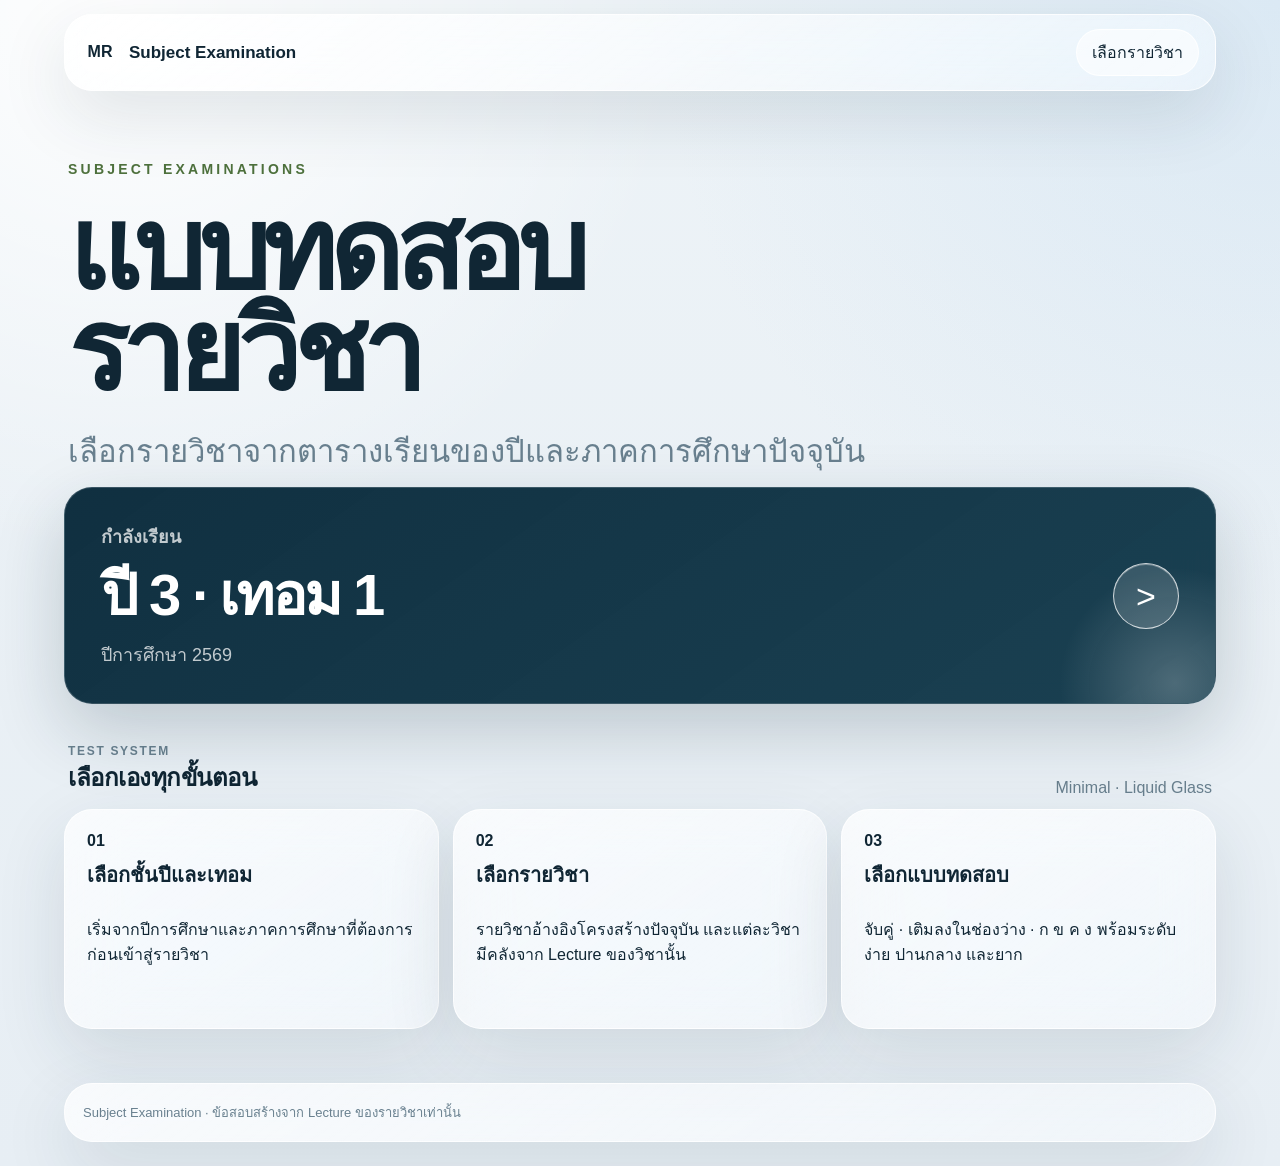
==== commit 33e03029: "Refresh homepage for cross-platform layout" ====
--- a/index.html
+++ b/index.html
@@ -1 +1 @@
-<!doctype html><html lang="th"><head><meta charset="utf-8"><meta name="viewport" content="width=device-width,initial-scale=1"><meta name="theme-color" content="#eef3f7"><meta name="description" content="Subject Examination สำหรับสาขาเวชระเบียน"><link rel="stylesheet" href="design-system.css"><title>Subject Examination</title></head><body><div class="shell"><header class="topbar glass"><a class="brand" href="./"><span class="mark">MR</span><span>Subject Examination</span></a><nav class="nav"><a class="chip" href="courses.html">เลือกรายวิชา</a></nav></header><main class="picker-page"><section class="picker-intro"><div class="eyebrow">Subject Examinations</div><h1>แบบทดสอบ<br>รายวิชา</h1><p>เลือกรายวิชาจากตารางเรียนของปีและภาคการศึกษาปัจจุบัน</p></section><section class="picker-stage"><a class="journey-card glass dark-card" href="courses.html" aria-label="ดำเนินการต่อเพื่อเลือกชั้นปี เทอม และรายวิชา"><div><div class="journey-label">กำลังเรียน</div><h3>ปี 3 · เทอม 1</h3><p>ปีการศึกษา 2569</p></div><span class="circle-next" aria-hidden="true">&gt;</span></a></section><section class="section"><div class="section-head"><div><div class="eyebrow">Test System</div><h2>เลือกเองทุกขั้นตอน</h2></div><p>Minimal · Liquid Glass</p></div><div class="course-grid"><article class="course-card glass"><span class="course-code">01</span><h3>เลือกชั้นปีและเทอม</h3><p>เริ่มจากปีการศึกษาและภาคการศึกษาที่ต้องการ ก่อนเข้าสู่รายวิชา</p></article><article class="course-card glass"><span class="course-code">02</span><h3>เลือกรายวิชา</h3><p>รายวิชาอ้างอิงโครงสร้างปัจจุบัน และแต่ละวิชามีคลังจาก Lecture ของวิชานั้น</p></article><article class="course-card glass"><span class="course-code">03</span><h3>เลือกแบบทดสอบ</h3><p>จับคู่ · เติมลงในช่องว่าง · ก ข ค ง พร้อมระดับง่าย ปานกลาง และยาก</p></article></div></section></main><footer class="footer glass">Subject Examination · ข้อสอบสร้างจาก Lecture ของรายวิชาเท่านั้น</footer></div></body></html>+<!doctype html><html lang="th"><head><meta charset="utf-8"><meta name="viewport" content="width=device-width,initial-scale=1,viewport-fit=cover"><meta name="theme-color" content="#eef3f7"><meta name="color-scheme" content="light"><meta name="mobile-web-app-capable" content="yes"><meta name="apple-mobile-web-app-capable" content="yes"><meta name="description" content="Subject Examination สำหรับสาขาเวชระเบียน"><link rel="stylesheet" href="design-system.css?v=20260907-4"><title>Subject Examination</title></head><body><div class="shell"><header class="topbar glass"><a class="brand" href="./"><span class="mark">MR</span><span>Subject Examination</span></a><nav class="nav"><a class="chip" href="courses.html">เลือกรายวิชา</a></nav></header><main class="picker-page"><section class="picker-intro"><div class="eyebrow">Subject Examinations</div><h1>แบบทดสอบ<br>รายวิชา</h1><p>เลือกรายวิชาจากตารางเรียนของปีและภาคการศึกษาปัจจุบัน</p></section><section class="picker-stage"><a class="journey-card glass dark-card" href="courses.html" aria-label="ดำเนินการต่อเพื่อเลือกชั้นปี เทอม และรายวิชา"><div><div class="journey-label">กำลังเรียน</div><h3>ปี 3 · เทอม 1</h3><p>ปีการศึกษา 2569</p></div><span class="circle-next" aria-hidden="true">&gt;</span></a></section><section class="section"><div class="section-head"><div><div class="eyebrow">Test System</div><h2>เลือกเองทุกขั้นตอน</h2></div><p>Minimal · Liquid Glass</p></div><div class="course-grid"><article class="course-card glass"><span class="course-code">01</span><h3>เลือกชั้นปีและเทอม</h3><p>เริ่มจากปีการศึกษาและภาคการศึกษาที่ต้องการ ก่อนเข้าสู่รายวิชา</p></article><article class="course-card glass"><span class="course-code">02</span><h3>เลือกรายวิชา</h3><p>รายวิชาอ้างอิงโครงสร้างปัจจุบัน และแต่ละวิชามีคลังจาก Lecture ของวิชานั้น</p></article><article class="course-card glass"><span class="course-code">03</span><h3>เลือกแบบทดสอบ</h3><p>จับคู่ · เติมลงในช่องว่าง · ก ข ค ง พร้อมระดับง่าย ปานกลาง และยาก</p></article></div></section></main><footer class="footer glass">Subject Examination · ข้อสอบสร้างจาก Lecture ของรายวิชาเท่านั้น</footer></div></body></html>
--- a/design-system.css
+++ b/design-system.css
@@ -1 +1 @@
-:root{--bg:#eef3f7;--ink:#102634;--muted:#69808f;--glass:rgba(255,255,255,.58);--glass-strong:rgba(255,255,255,.76);--line:rgba(255,255,255,.78);--shadow:0 24px 70px rgba(21,49,67,.12);--radius:26px;--radius-sm:18px;--accent:#2d6cdf;--danger:#c84d59;--success:#1f8a70;--deep:#113244;--deep-soft:#173d50}*{box-sizing:border-box}html{color-scheme:light}body{margin:0;font-family:Inter,ui-sans-serif,-apple-system,BlinkMacSystemFont,"Segoe UI",sans-serif;color:var(--ink);background:radial-gradient(circle at 10% 0%,rgba(255,255,255,.95),transparent 34%),radial-gradient(circle at 100% 0%,rgba(199,222,241,.45),transparent 34%),linear-gradient(180deg,#edf3f7,#e7eef4);min-height:100vh}a{color:inherit;text-decoration:none}button,input,select{font:inherit}.shell{width:min(1180px,calc(100% - 28px));margin:0 auto}.glass{background:linear-gradient(145deg,rgba(255,255,255,.72),rgba(255,255,255,.42));border:1px solid var(--line);backdrop-filter:blur(24px) saturate(150%);-webkit-backdrop-filter:blur(24px) saturate(150%);box-shadow:var(--shadow);border-radius:var(--radius)}.topbar{display:flex;align-items:center;justify-content:space-between;padding:16px 18px;margin:18px auto 0}.brand{display:flex;align-items:center;gap:10px;font-weight:800}.mark{display:grid;place-items:center;width:36px;height:36px;border-radius:12px;background:rgba(255,255,255,.72);border:1px solid rgba(255,255,255,.9);box-shadow:inset 0 1px 0 #fff}.nav{display:flex;gap:10px;align-items:center}.chip,.button{border:1px solid rgba(255,255,255,.85);background:rgba(255,255,255,.56);border-radius:999px;padding:10px 14px;color:var(--ink)}.button{cursor:pointer;font-weight:760;transition:.18s ease}.button:hover{transform:translateY(-1px);background:rgba(255,255,255,.8)}.button.primary{background:rgba(31,80,170,.9);color:#fff;border-color:rgba(255,255,255,.3)}.button.ghost{background:transparent}.hero{display:grid;grid-template-columns:1.25fr .75fr;gap:18px;margin:34px 0 18px}.hero-card{padding:34px}.eyebrow{font-size:12px;letter-spacing:.14em;text-transform:uppercase;color:var(--muted);font-weight:800}.hero h1{font-size:clamp(36px,6vw,72px);line-height:.98;letter-spacing:-.045em;margin:10px 0 18px}.hero p{color:var(--muted);font-size:17px;line-height:1.65}.meta-card{padding:24px;display:grid;gap:14px;align-content:start}.meta-row{display:flex;justify-content:space-between;gap:16px;padding:12px 0;border-bottom:1px solid rgba(255,255,255,.55)}.meta-row:last-child{border-bottom:0}.meta-row span{color:var(--muted)}.section{margin:18px 0}.section-head{display:flex;justify-content:space-between;align-items:end;gap:16px;margin:0 4px 12px}.section-head h2{margin:0;font-size:24px;letter-spacing:-.02em}.section-head p{margin:0;color:var(--muted)}.course-grid{display:grid;grid-template-columns:repeat(3,minmax(0,1fr));gap:14px}.course-card{padding:22px;display:flex;flex-direction:column;gap:12px;min-height:220px}.course-card h3{margin:0;font-size:20px;line-height:1.25}.course-code{font-weight:850}.course-meta{display:flex;flex-wrap:wrap;gap:8px}.tag{font-size:12px;padding:7px 9px;border-radius:999px;background:rgba(255,255,255,.6);border:1px solid rgba(255,255,255,.82);color:#496475}.status-current{color:var(--success)}.status-past{color:var(--danger);font-weight:850}.course-card .button{margin-top:auto;text-align:center}.exam{margin:22px 0 42px;padding:24px}.exam-head{display:flex;justify-content:space-between;gap:18px;align-items:flex-start}.exam-head h1{margin:4px 0 8px;font-size:clamp(30px,5vw,54px);letter-spacing:-.04em}.exam-head p{margin:0;color:var(--muted)}.selectors{display:grid;grid-template-columns:1fr 1fr;gap:14px;margin:22px 0}.selector{padding:16px}.selector-label{display:block;font-size:12px;color:var(--muted);font-weight:800;margin-bottom:10px}.segmented{display:grid;grid-template-columns:repeat(3,1fr);gap:8px}.segmented button{border:1px solid rgba(255,255,255,.86);background:rgba(255,255,255,.45);border-radius:14px;padding:12px 10px;cursor:pointer;font-weight:760}.segmented button.active{background:rgba(31,80,170,.9);color:#fff}.question-panel{padding:22px;min-height:330px}.question-kicker{font-size:12px;color:var(--muted);font-weight:800}.question-panel h2{font-size:clamp(22px,3vw,34px);line-height:1.4;margin:10px 0 20px}.options{display:grid;gap:10px}.option{display:flex;gap:12px;align-items:flex-start;width:100%;text-align:left;border:1px solid rgba(255,255,255,.82);background:rgba(255,255,255,.5);padding:14px 15px;border-radius:16px;cursor:pointer}.option.selected{outline:2px solid rgba(45,108,223,.55)}.blank-input{width:100%;padding:15px 16px;border-radius:16px;border:1px solid rgba(255,255,255,.85);background:rgba(255,255,255,.62)}.match-list{display:grid;gap:10px}.match-row{display:grid;grid-template-columns:1fr 1fr;gap:10px}.match-row>div,.match-row select{padding:12px 13px;border-radius:14px;border:1px solid rgba(255,255,255,.82);background:rgba(255,255,255,.52)}.exam-actions{display:flex;justify-content:space-between;gap:12px;align-items:center;margin-top:16px}.feedback{min-height:24px;color:var(--muted)}.footer{padding:18px;margin:24px 0;color:var(--muted);font-size:13px}.empty{padding:28px;text-align:center;color:var(--muted)}.option.correct,.blank-input.correct,.match-row select.correct{border-color:rgba(31,138,112,.55);background:rgba(226,248,241,.72)}.option.wrong,.blank-input.wrong,.match-row select.wrong{border-color:rgba(200,77,89,.52);background:rgba(255,234,237,.72)}.option:disabled,.blank-input:disabled,.match-row select:disabled{opacity:1;color:var(--ink);cursor:default}.feedback.good{color:var(--success);font-weight:700}.feedback.bad{color:var(--danger);font-weight:700}.feedback.warn{color:#9a6a16;font-weight:700}.result-card{min-height:250px;display:grid;place-items:center;align-content:center;text-align:center;gap:8px}.result-card h2{margin:4px 0;font-size:32px}.result-card p{margin:0 0 14px;color:var(--muted)}.score-ring{display:grid;place-items:center;width:110px;height:110px;border-radius:50%;background:rgba(255,255,255,.62);border:1px solid rgba(255,255,255,.9);box-shadow:inset 0 1px 0 #fff,0 18px 44px rgba(31,80,170,.12);font-size:28px;font-weight:850}.picker-page{padding:42px 0 12px}.picker-intro{max-width:860px;padding:28px 4px 12px}.picker-intro .eyebrow{color:#4e713d;font-size:14px;letter-spacing:.23em}.picker-intro h1{font-size:clamp(58px,10vw,112px);line-height:.88;letter-spacing:-.065em;margin:24px 0 26px;max-width:720px}.picker-intro p{font-size:clamp(20px,3vw,31px);line-height:1.55;color:var(--muted);max-width:900px;margin:0}.picker-steps{display:flex;gap:8px;flex-wrap:wrap;margin:26px 0 18px}.step-pill{padding:8px 12px;border-radius:999px;border:1px solid rgba(255,255,255,.82);background:rgba(255,255,255,.4);color:var(--muted);font-size:12px;font-weight:800;transition:.2s ease}.step-pill.active{background:rgba(17,50,68,.92);color:#fff;border-color:rgba(255,255,255,.25)}.picker-stage{margin-bottom:40px}.picker-section-head{display:flex;align-items:end;justify-content:space-between;gap:20px;margin:0 4px 14px}.picker-section-head h2{font-size:clamp(26px,4vw,42px);letter-spacing:-.04em;margin:5px 0 0}.picker-section-head p{margin:0;color:var(--muted);font-weight:700}.journey-list{display:grid;gap:14px}.journey-card{position:relative;display:flex;align-items:center;justify-content:space-between;gap:28px;padding:34px 36px;min-height:210px;overflow:hidden}.journey-card:before{content:"";position:absolute;inset:auto -80px -100px auto;width:240px;height:240px;border-radius:50%;background:radial-gradient(circle,rgba(255,255,255,.22),transparent 68%);pointer-events:none}.dark-card{background:linear-gradient(145deg,rgba(13,45,62,.98),rgba(17,57,75,.94));color:#fff;border-color:rgba(255,255,255,.16);box-shadow:0 26px 70px rgba(16,42,57,.18)}.dark-card .journey-label,.dark-card p{color:rgba(255,255,255,.72)}.journey-label{font-size:18px;color:var(--muted);font-weight:650;margin-bottom:14px}.journey-card h3{font-size:clamp(32px,5vw,58px);line-height:1.05;letter-spacing:-.045em;margin:0 0 14px}.journey-card p{font-size:18px;color:var(--muted);margin:0}.course-journey{min-height:190px;background:linear-gradient(145deg,rgba(255,255,255,.75),rgba(255,255,255,.43))}.course-journey h3{font-size:clamp(24px,3.4vw,38px);margin:8px 0 12px;max-width:820px}.journey-content{min-width:0}.circle-next{position:relative;z-index:1;flex:0 0 auto;width:66px;height:66px;border-radius:50%;display:grid;place-items:center;border:1px solid rgba(255,255,255,.75);background:rgba(255,255,255,.14);color:currentColor;font-size:34px;font-weight:500;line-height:1;cursor:pointer;box-shadow:inset 0 1px 0 rgba(255,255,255,.34);transition:transform .18s ease,background .18s ease,box-shadow .18s ease}.course-journey .circle-next{background:rgba(17,50,68,.94);color:#fff;border-color:rgba(255,255,255,.32)}.circle-next:hover,.circle-next:focus-visible{transform:translateX(3px) scale(1.04);background:rgba(255,255,255,.24);box-shadow:inset 0 1px 0 rgba(255,255,255,.4),0 12px 30px rgba(15,45,62,.16);outline:none}.course-journey .circle-next:hover,.course-journey .circle-next:focus-visible{background:var(--deep-soft)}.text-back{border:0;background:transparent;color:var(--muted);padding:0 0 8px;cursor:pointer;font-weight:750}.text-back:hover{color:var(--ink)}@media(max-width:900px){.hero{grid-template-columns:1fr}.course-grid{grid-template-columns:1fr 1fr}.selectors{grid-template-columns:1fr}.picker-intro h1{font-size:clamp(56px,11vw,92px)}}@media(max-width:640px){.course-grid{grid-template-columns:1fr}.segmented{grid-template-columns:1fr}.match-row{grid-template-columns:1fr}.exam-head,.exam-actions,.section-head{flex-direction:column;align-items:stretch}.topbar{align-items:flex-start;gap:12px}.nav{flex-wrap:wrap}.hero-card{padding:26px}.exam{padding:14px}.question-panel{padding:18px}.picker-page{padding-top:24px}.picker-intro{padding-top:18px}.picker-intro .eyebrow{font-size:12px}.picker-intro h1{font-size:clamp(54px,17vw,78px);margin-top:18px}.picker-intro p{font-size:20px}.picker-section-head{align-items:flex-start;flex-direction:column;gap:5px}.journey-card{padding:28px 24px;min-height:190px;gap:18px;border-radius:30px}.journey-card h3{font-size:36px}.course-journey h3{font-size:26px}.journey-card p{font-size:16px}.circle-next{width:58px;height:58px;font-size:30px}.picker-steps{margin-top:18px}}+:root{--bg:#eef3f7;--ink:#102634;--muted:#69808f;--glass:rgba(255,255,255,.58);--glass-strong:rgba(255,255,255,.78);--line:rgba(255,255,255,.78);--shadow:0 24px 70px rgba(21,49,67,.12);--radius:28px;--radius-sm:18px;--accent:#2d6cdf;--danger:#c84d59;--success:#1f8a70;--deep:#113244;--deep-soft:#173d50;--content:1180px}*{box-sizing:border-box}html{color-scheme:light;-webkit-text-size-adjust:100%;text-size-adjust:100%;overflow-x:hidden;background:var(--bg)}body{margin:0;min-height:100vh;min-height:100svh;min-height:100dvh;overflow-x:hidden;font-family:Inter,"Noto Sans Thai",ui-sans-serif,-apple-system,BlinkMacSystemFont,"Segoe UI",Tahoma,sans-serif;color:var(--ink);background:radial-gradient(circle at 10% 0%,rgba(255,255,255,.96),transparent 34%),radial-gradient(circle at 100% 0%,rgba(199,222,241,.48),transparent 36%),linear-gradient(180deg,#edf3f7,#e7eef4);-webkit-font-smoothing:antialiased;text-rendering:optimizeLegibility}a{color:inherit;text-decoration:none}button,input,select{font:inherit;color:inherit}button,a,select{touch-action:manipulation;-webkit-tap-highlight-color:transparent}.shell{width:min(var(--content),100%);margin:0 auto;padding-left:max(14px,env(safe-area-inset-left));padding-right:max(14px,env(safe-area-inset-right))}.glass{background:linear-gradient(145deg,rgba(255,255,255,.74),rgba(255,255,255,.44));border:1px solid var(--line);-webkit-backdrop-filter:blur(24px) saturate(150%);backdrop-filter:blur(24px) saturate(150%);box-shadow:var(--shadow);border-radius:var(--radius)}.topbar{display:flex;align-items:center;justify-content:space-between;gap:14px;min-height:70px;padding:14px 16px;margin-top:calc(14px + env(safe-area-inset-top));position:relative;z-index:20}.brand{display:flex;align-items:center;gap:10px;min-width:0;font-weight:850;line-height:1.05}.brand>span:last-child{font-size:clamp(14px,2.4vw,17px);white-space:nowrap;overflow:hidden;text-overflow:ellipsis}.mark{display:grid;place-items:center;flex:0 0 38px;width:38px;height:38px;border-radius:13px;background:rgba(255,255,255,.72);border:1px solid rgba(255,255,255,.92);box-shadow:inset 0 1px 0 #fff;font-weight:850}.nav{display:flex;gap:8px;align-items:center;flex:0 0 auto}.chip,.button{min-height:44px;display:inline-flex;align-items:center;justify-content:center;border:1px solid rgba(255,255,255,.86);background:rgba(255,255,255,.58);border-radius:999px;padding:10px 15px;color:var(--ink);white-space:nowrap}.button{cursor:pointer;font-weight:760;transition:transform .18s ease,background .18s ease,box-shadow .18s ease}.button:hover{transform:translateY(-1px);background:rgba(255,255,255,.82)}.button.primary{background:rgba(31,80,170,.92);color:#fff;border-color:rgba(255,255,255,.3)}.button.ghost{background:transparent}.hero{display:grid;grid-template-columns:minmax(0,1.25fr) minmax(280px,.75fr);gap:18px;margin:34px 0 18px}.hero-card{padding:34px}.eyebrow{font-size:12px;letter-spacing:.14em;text-transform:uppercase;color:var(--muted);font-weight:850}.hero h1{font-size:clamp(36px,6vw,72px);line-height:.98;letter-spacing:-.045em;margin:10px 0 18px;overflow-wrap:anywhere}.hero p{color:var(--muted);font-size:17px;line-height:1.65}.meta-card{padding:24px;display:grid;gap:14px;align-content:start}.meta-row{display:flex;justify-content:space-between;gap:16px;padding:12px 0;border-bottom:1px solid rgba(255,255,255,.55)}.meta-row:last-child{border-bottom:0}.meta-row span{color:var(--muted)}.section{margin:18px 0}.section-head{display:flex;justify-content:space-between;align-items:end;gap:16px;margin:0 4px 12px}.section-head h2{margin:0;font-size:24px;letter-spacing:-.02em}.section-head p{margin:0;color:var(--muted)}.course-grid{display:grid;grid-template-columns:repeat(3,minmax(0,1fr));gap:14px}.course-card{padding:22px;display:flex;flex-direction:column;gap:12px;min-width:0;min-height:220px}.course-card h3{margin:0;font-size:20px;line-height:1.35;overflow-wrap:anywhere}.course-code{font-weight:850}.course-meta{display:flex;flex-wrap:wrap;gap:8px}.tag{font-size:12px;padding:7px 9px;border-radius:999px;background:rgba(255,255,255,.6);border:1px solid rgba(255,255,255,.82);color:#496475}.status-current{color:var(--success)}.status-past{color:var(--danger);font-weight:850}.course-card .button{margin-top:auto;text-align:center}.exam{margin:22px 0 42px;padding:24px;min-width:0}.exam-head{display:flex;justify-content:space-between;gap:18px;align-items:flex-start}.exam-head>div{min-width:0}.exam-head h1{margin:4px 0 8px;font-size:clamp(30px,5vw,54px);line-height:1.08;letter-spacing:-.04em;overflow-wrap:anywhere}.exam-head p{margin:0;color:var(--muted);overflow-wrap:anywhere}.selectors{display:grid;grid-template-columns:minmax(0,1fr) minmax(0,1fr);gap:14px;margin:22px 0}.selector{padding:16px;min-width:0}.selector-label{display:block;font-size:12px;color:var(--muted);font-weight:850;margin-bottom:10px}.segmented{display:grid;grid-template-columns:repeat(3,minmax(0,1fr));gap:8px}.segmented button{min-height:48px;border:1px solid rgba(255,255,255,.86);background:rgba(255,255,255,.45);border-radius:14px;padding:10px;cursor:pointer;font-weight:760;line-height:1.3}.segmented button.active{background:rgba(31,80,170,.92);color:#fff}.question-panel{padding:22px;min-height:330px;min-width:0}.question-kicker{font-size:12px;color:var(--muted);font-weight:850;overflow-wrap:anywhere}.question-panel h2{font-size:clamp(22px,3vw,34px);line-height:1.4;margin:10px 0 20px;overflow-wrap:anywhere}.options{display:grid;gap:10px}.option{display:flex;gap:12px;align-items:flex-start;width:100%;min-height:50px;text-align:left;border:1px solid rgba(255,255,255,.82);background:rgba(255,255,255,.5);padding:14px 15px;border-radius:16px;cursor:pointer;overflow-wrap:anywhere}.option.selected{outline:2px solid rgba(45,108,223,.55)}.blank-input{width:100%;min-height:50px;padding:15px 16px;border-radius:16px;border:1px solid rgba(255,255,255,.85);background:rgba(255,255,255,.62);font-size:16px}.match-list{display:grid;gap:10px}.match-row{display:grid;grid-template-columns:minmax(0,1fr) minmax(0,1fr);gap:10px}.match-row>div,.match-row select{min-width:0;min-height:48px;padding:12px 13px;border-radius:14px;border:1px solid rgba(255,255,255,.82);background:rgba(255,255,255,.52);overflow-wrap:anywhere}.exam-actions{display:flex;justify-content:space-between;gap:12px;align-items:center;margin-top:16px}.exam-actions>div:last-child{display:flex;gap:8px;flex-wrap:wrap}.feedback{min-height:24px;color:var(--muted);overflow-wrap:anywhere}.footer{padding:18px;margin:24px 0 calc(24px + env(safe-area-inset-bottom));color:var(--muted);font-size:13px}.empty{padding:28px;text-align:center;color:var(--muted)}.option.correct,.blank-input.correct,.match-row select.correct{border-color:rgba(31,138,112,.55);background:rgba(226,248,241,.72)}.option.wrong,.blank-input.wrong,.match-row select.wrong{border-color:rgba(200,77,89,.52);background:rgba(255,234,237,.72)}.option:disabled,.blank-input:disabled,.match-row select:disabled{opacity:1;color:var(--ink);cursor:default}.feedback.good{color:var(--success);font-weight:700}.feedback.bad{color:var(--danger);font-weight:700}.feedback.warn{color:#9a6a16;font-weight:700}.result-card{min-height:250px;display:grid;place-items:center;align-content:center;text-align:center;gap:8px}.result-card h2{margin:4px 0;font-size:32px}.result-card p{margin:0 0 14px;color:var(--muted)}.score-ring{display:grid;place-items:center;width:110px;height:110px;border-radius:50%;background:rgba(255,255,255,.62);border:1px solid rgba(255,255,255,.9);box-shadow:inset 0 1px 0 #fff,0 18px 44px rgba(31,80,170,.12);font-size:28px;font-weight:850}.picker-page{padding:42px 0 12px}.picker-intro{max-width:900px;padding:28px 4px 12px}.picker-intro .eyebrow{color:#4e713d;font-size:14px;letter-spacing:.23em}.picker-intro h1{font-size:clamp(58px,10vw,112px);line-height:.9;letter-spacing:-.06em;margin:24px 0 26px;max-width:760px;overflow-wrap:anywhere}.picker-intro p{font-size:clamp(20px,3vw,31px);line-height:1.5;color:var(--muted);max-width:900px;margin:0}.picker-steps{display:flex;gap:8px;flex-wrap:wrap;margin:26px 0 18px}.step-pill{padding:8px 12px;border-radius:999px;border:1px solid rgba(255,255,255,.82);background:rgba(255,255,255,.4);color:var(--muted);font-size:12px;font-weight:850;transition:.2s ease}.step-pill.active{background:rgba(17,50,68,.94);color:#fff;border-color:rgba(255,255,255,.25)}.picker-stage{margin-bottom:40px}.picker-section-head{display:flex;align-items:end;justify-content:space-between;gap:20px;margin:0 4px 14px}.picker-section-head h2{font-size:clamp(26px,4vw,42px);letter-spacing:-.04em;margin:5px 0 0}.picker-section-head p{margin:0;color:var(--muted);font-weight:700}.journey-list{display:grid;gap:14px}.journey-card{position:relative;width:100%;display:flex;align-items:center;justify-content:space-between;gap:28px;padding:34px 36px;min-height:210px;overflow:hidden}.journey-card:before{content:"";position:absolute;inset:auto -80px -100px auto;width:240px;height:240px;border-radius:50%;background:radial-gradient(circle,rgba(255,255,255,.22),transparent 68%);pointer-events:none}.journey-card.dark-card{background:linear-gradient(145deg,rgba(13,45,62,.99),rgba(17,57,75,.96));color:#fff;border-color:rgba(255,255,255,.16);box-shadow:0 26px 70px rgba(16,42,57,.2)}.journey-card.dark-card .journey-label,.journey-card.dark-card p{color:rgba(255,255,255,.74)}.journey-label{font-size:18px;color:var(--muted);font-weight:650;margin-bottom:14px}.journey-card h3{font-size:clamp(32px,5vw,58px);line-height:1.05;letter-spacing:-.045em;margin:0 0 14px;overflow-wrap:anywhere}.journey-card p{font-size:18px;color:var(--muted);margin:0}.course-journey{min-height:190px;background:linear-gradient(145deg,rgba(255,255,255,.78),rgba(255,255,255,.47))}.course-journey h3{font-size:clamp(24px,3.4vw,38px);margin:8px 0 12px;max-width:820px}.journey-content{min-width:0}.circle-next{position:relative;z-index:2;flex:0 0 66px;width:66px;height:66px;min-width:66px;min-height:66px;aspect-ratio:1/1;border-radius:999px;display:grid;place-items:center;border:1px solid rgba(255,255,255,.76);background:rgba(255,255,255,.14);color:currentColor;font-size:34px;font-weight:500;line-height:1;cursor:pointer;box-shadow:inset 0 1px 0 rgba(255,255,255,.34);transition:transform .18s ease,background .18s ease,box-shadow .18s ease}.course-journey .circle-next{background:rgba(17,50,68,.96);color:#fff;border-color:rgba(255,255,255,.32)}.circle-next:hover,.circle-next:focus-visible{transform:translateX(3px) scale(1.04);background:rgba(255,255,255,.24);box-shadow:inset 0 1px 0 rgba(255,255,255,.4),0 12px 30px rgba(15,45,62,.16);outline:2px solid rgba(45,108,223,.35);outline-offset:3px}.course-journey .circle-next:hover,.course-journey .circle-next:focus-visible{background:var(--deep-soft)}.text-back{min-height:44px;border:0;background:transparent;color:var(--muted);padding:0 0 8px;cursor:pointer;font-weight:750}.text-back:hover{color:var(--ink)}@supports not ((backdrop-filter:blur(2px)) or (-webkit-backdrop-filter:blur(2px))){.glass{background:rgba(248,251,253,.96)}.journey-card.dark-card{background:#113244}}@media(max-width:980px){.hero{grid-template-columns:1fr}.course-grid{grid-template-columns:repeat(2,minmax(0,1fr))}.selectors{grid-template-columns:1fr}.picker-intro h1{font-size:clamp(56px,11vw,92px)}}@media(max-width:700px){.shell{padding-left:max(12px,env(safe-area-inset-left));padding-right:max(12px,env(safe-area-inset-right))}.topbar{min-height:62px;padding:11px 12px;margin-top:calc(8px + env(safe-area-inset-top));border-radius:22px}.mark{flex-basis:34px;width:34px;height:34px;border-radius:11px}.brand{gap:8px}.brand>span:last-child{font-size:14px}.chip{min-height:40px;padding:8px 12px;font-size:14px}.picker-page{padding-top:22px}.picker-intro{padding:18px 2px 10px}.picker-intro .eyebrow{font-size:11px;letter-spacing:.2em}.picker-intro h1{font-size:clamp(52px,16vw,78px);line-height:.94;margin:18px 0 22px}.picker-intro p{font-size:clamp(18px,5.2vw,22px);line-height:1.5}.picker-steps{margin:18px 0 14px}.picker-section-head{align-items:flex-start;flex-direction:column;gap:5px}.journey-card{padding:26px 22px;min-height:175px;gap:18px;border-radius:30px}.journey-label{font-size:16px;margin-bottom:10px}.journey-card h3{font-size:clamp(30px,9vw,42px);margin-bottom:10px}.journey-card p{font-size:16px}.course-journey{min-height:168px}.course-journey h3{font-size:clamp(23px,6.4vw,29px)}.circle-next{flex-basis:58px;width:58px;height:58px;min-width:58px;min-height:58px;font-size:30px}.course-grid{grid-template-columns:1fr}.hero-card{padding:26px}.exam{padding:14px;margin-top:16px;border-radius:24px}.question-panel{padding:18px}.exam-head{flex-direction:column;align-items:stretch}.exam-head .button{align-self:flex-start}.exam-actions{flex-direction:column;align-items:stretch}.exam-actions>div:last-child{display:grid;grid-template-columns:1fr 1fr}.match-row{grid-template-columns:1fr}.footer{margin-bottom:calc(16px + env(safe-area-inset-bottom))}}@media(max-width:520px){.topbar{gap:8px}.brand>span:last-child{max-width:150px}.nav{gap:5px}.chip{padding:8px 10px}.segmented{grid-template-columns:1fr}.segmented button{min-height:46px}.journey-card{align-items:center;padding:24px 20px;gap:14px}.circle-next{flex-basis:54px;width:54px;height:54px;min-width:54px;min-height:54px}.exam-actions>div:last-child{grid-template-columns:1fr}.exam-actions .button{width:100%}}@media(max-width:380px){.brand>span:last-child{max-width:126px;font-size:13px}.chip{font-size:13px;padding-inline:9px}.picker-intro h1{font-size:50px}.journey-card{padding:22px 18px}.circle-next{flex-basis:50px;width:50px;height:50px;min-width:50px;min-height:50px;font-size:27px}}@media(hover:none){.button:hover,.circle-next:hover{transform:none}}@media(prefers-reduced-motion:reduce){*,*::before,*::after{scroll-behavior:auto!important;animation-duration:.01ms!important;animation-iteration-count:1!important;transition-duration:.01ms!important}}
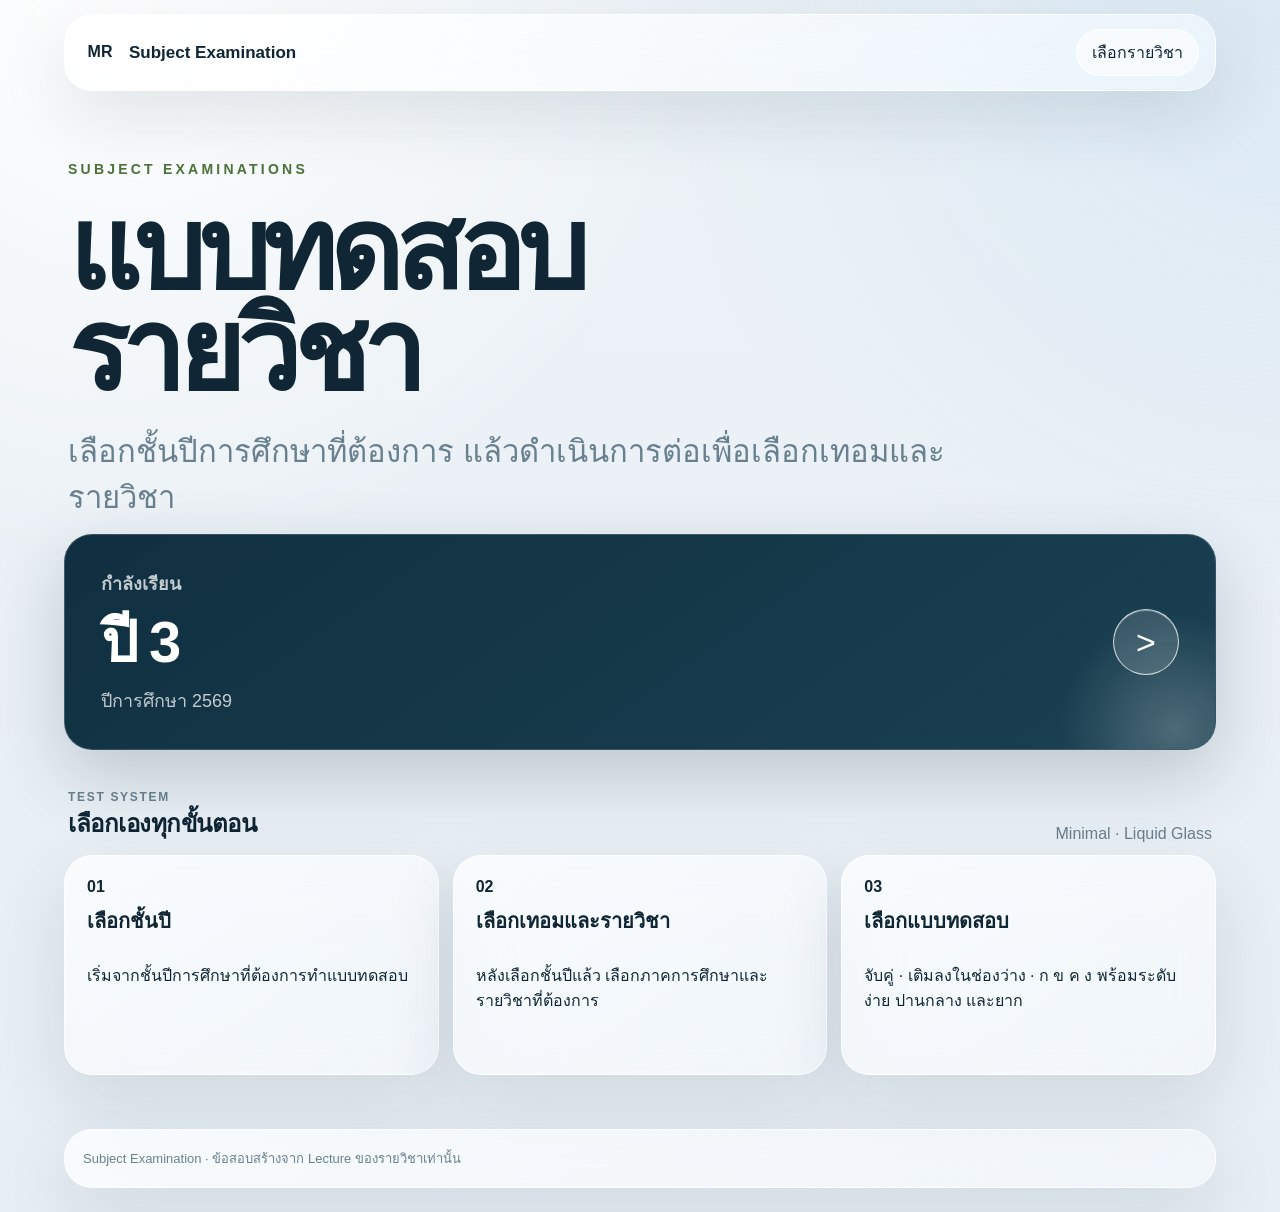
==== commit ee18e0f9: "Make home page the year-selection step" ====
--- a/index.html
+++ b/index.html
@@ -1 +1 @@
-<!doctype html><html lang="th"><head><meta charset="utf-8"><meta name="viewport" content="width=device-width,initial-scale=1,viewport-fit=cover"><meta name="theme-color" content="#eef3f7"><meta name="color-scheme" content="light"><meta name="mobile-web-app-capable" content="yes"><meta name="apple-mobile-web-app-capable" content="yes"><meta name="description" content="Subject Examination สำหรับสาขาเวชระเบียน"><link rel="stylesheet" href="design-system.css?v=20260907-4"><title>Subject Examination</title></head><body><div class="shell"><header class="topbar glass"><a class="brand" href="./"><span class="mark">MR</span><span>Subject Examination</span></a><nav class="nav"><a class="chip" href="courses.html">เลือกรายวิชา</a></nav></header><main class="picker-page"><section class="picker-intro"><div class="eyebrow">Subject Examinations</div><h1>แบบทดสอบ<br>รายวิชา</h1><p>เลือกรายวิชาจากตารางเรียนของปีและภาคการศึกษาปัจจุบัน</p></section><section class="picker-stage"><a class="journey-card glass dark-card" href="courses.html" aria-label="ดำเนินการต่อเพื่อเลือกชั้นปี เทอม และรายวิชา"><div><div class="journey-label">กำลังเรียน</div><h3>ปี 3 · เทอม 1</h3><p>ปีการศึกษา 2569</p></div><span class="circle-next" aria-hidden="true">&gt;</span></a></section><section class="section"><div class="section-head"><div><div class="eyebrow">Test System</div><h2>เลือกเองทุกขั้นตอน</h2></div><p>Minimal · Liquid Glass</p></div><div class="course-grid"><article class="course-card glass"><span class="course-code">01</span><h3>เลือกชั้นปีและเทอม</h3><p>เริ่มจากปีการศึกษาและภาคการศึกษาที่ต้องการ ก่อนเข้าสู่รายวิชา</p></article><article class="course-card glass"><span class="course-code">02</span><h3>เลือกรายวิชา</h3><p>รายวิชาอ้างอิงโครงสร้างปัจจุบัน และแต่ละวิชามีคลังจาก Lecture ของวิชานั้น</p></article><article class="course-card glass"><span class="course-code">03</span><h3>เลือกแบบทดสอบ</h3><p>จับคู่ · เติมลงในช่องว่าง · ก ข ค ง พร้อมระดับง่าย ปานกลาง และยาก</p></article></div></section></main><footer class="footer glass">Subject Examination · ข้อสอบสร้างจาก Lecture ของรายวิชาเท่านั้น</footer></div></body></html>+<!doctype html><html lang="th"><head><meta charset="utf-8"><meta name="viewport" content="width=device-width,initial-scale=1,viewport-fit=cover"><meta name="theme-color" content="#eef3f7"><meta name="color-scheme" content="light"><meta name="mobile-web-app-capable" content="yes"><meta name="apple-mobile-web-app-capable" content="yes"><meta name="description" content="Subject Examination สำหรับสาขาเวชระเบียน"><link rel="stylesheet" href="design-system.css?v=20260907-5"><title>Subject Examination</title></head><body><div class="shell"><header class="topbar glass"><a class="brand" href="./"><span class="mark">MR</span><span>Subject Examination</span></a><nav class="nav"><a class="chip" href="courses.html">เลือกรายวิชา</a></nav></header><main class="picker-page"><section class="picker-intro"><div class="eyebrow">Subject Examinations</div><h1>แบบทดสอบ<br>รายวิชา</h1><p>เลือกชั้นปีการศึกษาที่ต้องการ แล้วดำเนินการต่อเพื่อเลือกเทอมและรายวิชา</p></section><section class="picker-stage"><a class="journey-card glass dark-card" href="courses.html" aria-label="เลือกชั้นปี 3 และดำเนินการต่อ"><div><div class="journey-label">กำลังเรียน</div><h3>ปี 3</h3><p>ปีการศึกษา 2569</p></div><span class="circle-next" aria-hidden="true">&gt;</span></a></section><section class="section"><div class="section-head"><div><div class="eyebrow">Test System</div><h2>เลือกเองทุกขั้นตอน</h2></div><p>Minimal · Liquid Glass</p></div><div class="course-grid"><article class="course-card glass"><span class="course-code">01</span><h3>เลือกชั้นปี</h3><p>เริ่มจากชั้นปีการศึกษาที่ต้องการทำแบบทดสอบ</p></article><article class="course-card glass"><span class="course-code">02</span><h3>เลือกเทอมและรายวิชา</h3><p>หลังเลือกชั้นปีแล้ว เลือกภาคการศึกษาและรายวิชาที่ต้องการ</p></article><article class="course-card glass"><span class="course-code">03</span><h3>เลือกแบบทดสอบ</h3><p>จับคู่ · เติมลงในช่องว่าง · ก ข ค ง พร้อมระดับง่าย ปานกลาง และยาก</p></article></div></section></main><footer class="footer glass">Subject Examination · ข้อสอบสร้างจาก Lecture ของรายวิชาเท่านั้น</footer></div></body></html>
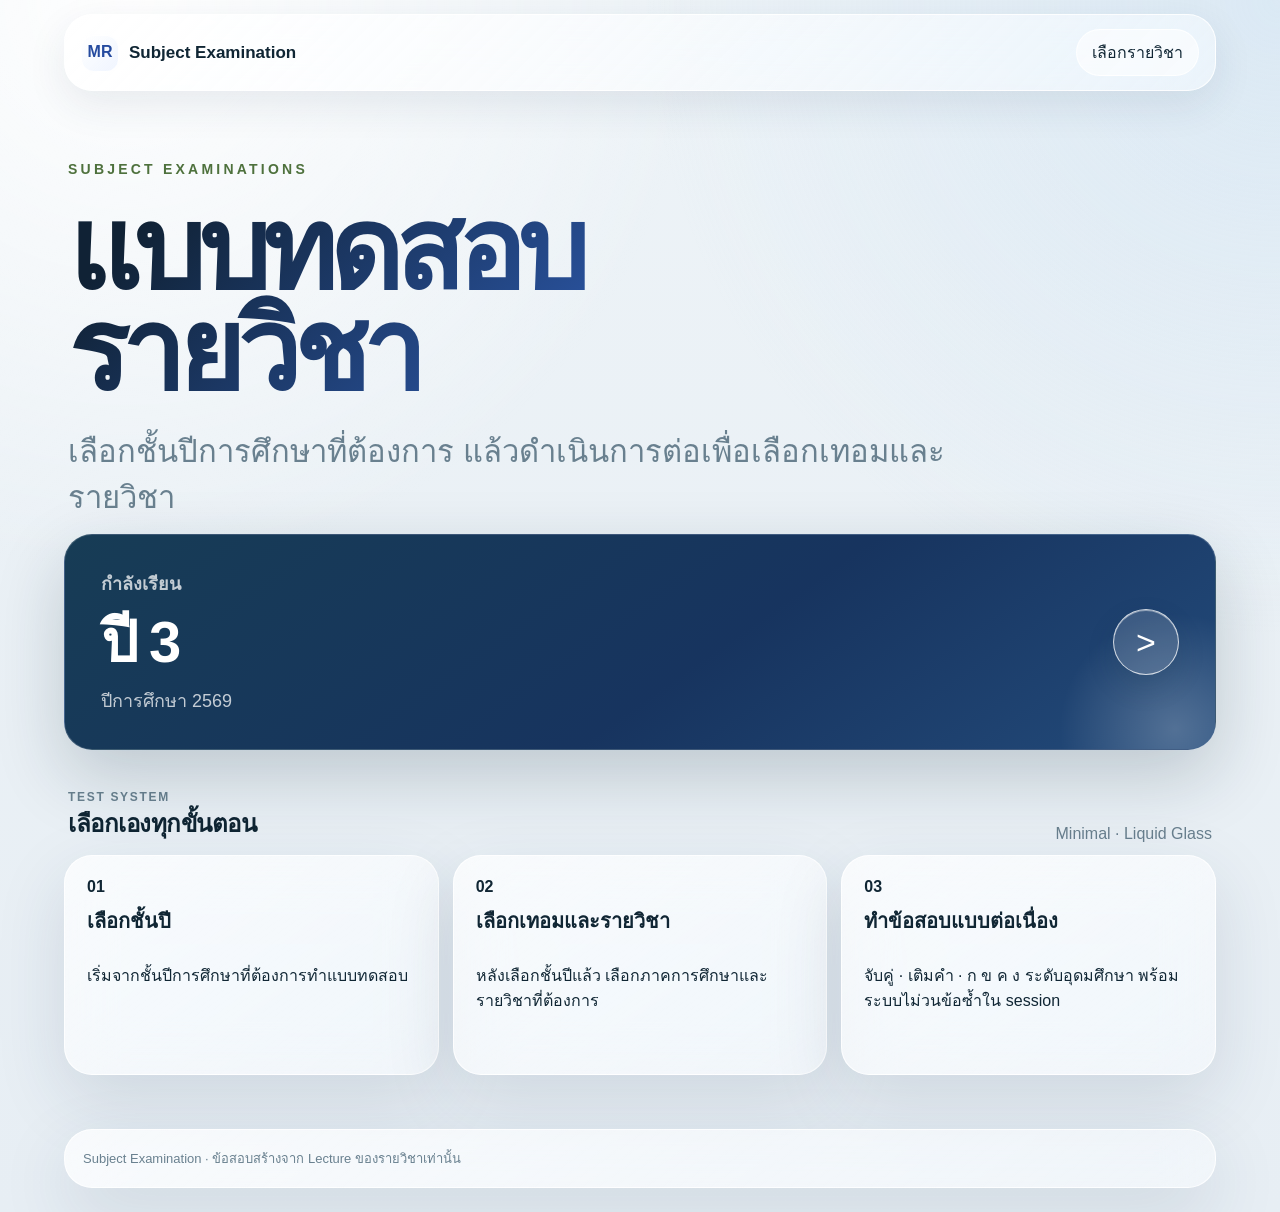
==== commit 4df99d7d: "Apply refreshed design and endless exam messaging to home" ====
--- a/index.html
+++ b/index.html
@@ -1 +1 @@
-<!doctype html><html lang="th"><head><meta charset="utf-8"><meta name="viewport" content="width=device-width,initial-scale=1,viewport-fit=cover"><meta name="theme-color" content="#eef3f7"><meta name="color-scheme" content="light"><meta name="mobile-web-app-capable" content="yes"><meta name="apple-mobile-web-app-capable" content="yes"><meta name="description" content="Subject Examination สำหรับสาขาเวชระเบียน"><link rel="stylesheet" href="design-system.css?v=20260907-5"><title>Subject Examination</title></head><body><div class="shell"><header class="topbar glass"><a class="brand" href="./"><span class="mark">MR</span><span>Subject Examination</span></a><nav class="nav"><a class="chip" href="courses.html">เลือกรายวิชา</a></nav></header><main class="picker-page"><section class="picker-intro"><div class="eyebrow">Subject Examinations</div><h1>แบบทดสอบ<br>รายวิชา</h1><p>เลือกชั้นปีการศึกษาที่ต้องการ แล้วดำเนินการต่อเพื่อเลือกเทอมและรายวิชา</p></section><section class="picker-stage"><a class="journey-card glass dark-card" href="courses.html" aria-label="เลือกชั้นปี 3 และดำเนินการต่อ"><div><div class="journey-label">กำลังเรียน</div><h3>ปี 3</h3><p>ปีการศึกษา 2569</p></div><span class="circle-next" aria-hidden="true">&gt;</span></a></section><section class="section"><div class="section-head"><div><div class="eyebrow">Test System</div><h2>เลือกเองทุกขั้นตอน</h2></div><p>Minimal · Liquid Glass</p></div><div class="course-grid"><article class="course-card glass"><span class="course-code">01</span><h3>เลือกชั้นปี</h3><p>เริ่มจากชั้นปีการศึกษาที่ต้องการทำแบบทดสอบ</p></article><article class="course-card glass"><span class="course-code">02</span><h3>เลือกเทอมและรายวิชา</h3><p>หลังเลือกชั้นปีแล้ว เลือกภาคการศึกษาและรายวิชาที่ต้องการ</p></article><article class="course-card glass"><span class="course-code">03</span><h3>เลือกแบบทดสอบ</h3><p>จับคู่ · เติมลงในช่องว่าง · ก ข ค ง พร้อมระดับง่าย ปานกลาง และยาก</p></article></div></section></main><footer class="footer glass">Subject Examination · ข้อสอบสร้างจาก Lecture ของรายวิชาเท่านั้น</footer></div></body></html>+<!doctype html><html lang="th"><head><meta charset="utf-8"><meta name="viewport" content="width=device-width,initial-scale=1,viewport-fit=cover"><meta name="theme-color" content="#eef3f7"><meta name="color-scheme" content="light"><meta name="mobile-web-app-capable" content="yes"><meta name="apple-mobile-web-app-capable" content="yes"><meta http-equiv="Cache-Control" content="no-cache, no-store, must-revalidate"><meta http-equiv="Pragma" content="no-cache"><meta http-equiv="Expires" content="0"><meta name="description" content="Subject Examination สำหรับสาขาเวชระเบียน"><script>(async()=>{try{const r=await fetch('site-state.json?_='+Date.now(),{cache:'no-store'});if(!r.ok)return;const s=await r.json();const k='subject-examination-current';const u=new URL(location.href);const f=u.searchParams.get('_fresh');const seen=sessionStorage.getItem(k);if(seen!==s.updatedAt&&f!==s.updatedAt){sessionStorage.setItem(k,s.updatedAt);u.searchParams.set('_fresh',s.updatedAt);location.replace(u.href);return}sessionStorage.setItem(k,s.updatedAt);if(f){u.searchParams.delete('_fresh');history.replaceState(null,'',u.pathname+(u.search?'?'+u.searchParams.toString():'')+u.hash)}}catch(e){}})();document.write('<link rel="stylesheet" href="design-system.css?_='+Date.now()+'"><link rel="stylesheet" href="site-polish.css?_='+Date.now()+'">');</script><title>Subject Examination</title></head><body><div class="shell"><header class="topbar glass"><a class="brand" href="./"><span class="mark">MR</span><span>Subject Examination</span></a><nav class="nav"><a class="chip" href="courses.html">เลือกรายวิชา</a></nav></header><main class="picker-page"><section class="picker-intro"><div class="eyebrow">Subject Examinations</div><h1>แบบทดสอบ<br>รายวิชา</h1><p>เลือกชั้นปีการศึกษาที่ต้องการ แล้วดำเนินการต่อเพื่อเลือกเทอมและรายวิชา</p></section><section class="picker-stage"><a class="journey-card glass dark-card" href="courses.html" aria-label="เลือกชั้นปี 3 และดำเนินการต่อ"><div><div class="journey-label">กำลังเรียน</div><h3>ปี 3</h3><p>ปีการศึกษา 2569</p></div><span class="circle-next" aria-hidden="true">&gt;</span></a></section><section class="section"><div class="section-head"><div><div class="eyebrow">Test System</div><h2>เลือกเองทุกขั้นตอน</h2></div><p>Minimal · Liquid Glass</p></div><div class="course-grid"><article class="course-card glass"><span class="course-code">01</span><h3>เลือกชั้นปี</h3><p>เริ่มจากชั้นปีการศึกษาที่ต้องการทำแบบทดสอบ</p></article><article class="course-card glass"><span class="course-code">02</span><h3>เลือกเทอมและรายวิชา</h3><p>หลังเลือกชั้นปีแล้ว เลือกภาคการศึกษาและรายวิชาที่ต้องการ</p></article><article class="course-card glass"><span class="course-code">03</span><h3>ทำข้อสอบแบบต่อเนื่อง</h3><p>จับคู่ · เติมคำ · ก ข ค ง ระดับอุดมศึกษา พร้อมระบบไม่วนข้อซ้ำใน session</p></article></div></section></main><footer class="footer glass">Subject Examination · ข้อสอบสร้างจาก Lecture ของรายวิชาเท่านั้น</footer></div></body></html>
--- a/site-polish.css
+++ b/site-polish.css
@@ -0,0 +1,14 @@
+:root{--polish-blue:#325fd6;--polish-blue-2:#5f78e8;--polish-ink:#102235;--polish-soft:#f7f9fc;--polish-border:rgba(255,255,255,.84);--polish-shadow:0 24px 70px rgba(31,54,86,.13)}
+body:before,body:after{content:"";position:fixed;z-index:-1;border-radius:999px;filter:blur(2px);pointer-events:none}body:before{width:44vw;height:44vw;left:-18vw;top:10vh;background:radial-gradient(circle,rgba(111,150,242,.16),transparent 70%)}body:after{width:38vw;height:38vw;right:-14vw;top:-10vw;background:radial-gradient(circle,rgba(126,192,218,.18),transparent 70%)}
+.glass{border-color:var(--polish-border);box-shadow:var(--polish-shadow)}.topbar{background:linear-gradient(135deg,rgba(255,255,255,.83),rgba(247,250,253,.58));box-shadow:0 14px 40px rgba(31,54,86,.09)}.mark{background:linear-gradient(135deg,#fff,rgba(238,244,255,.9));color:#254b9f}.chip,.button{transition:transform .18s ease,box-shadow .18s ease,background .18s ease}.chip:hover,.button:hover{box-shadow:0 10px 28px rgba(31,54,86,.12)}
+.picker-intro h1{background:linear-gradient(135deg,#102235 10%,#305fba 82%);-webkit-background-clip:text;background-clip:text;color:transparent}.journey-card,.course-card{transition:transform .22s ease,box-shadow .22s ease,border-color .22s ease}.journey-card:hover,.course-card:hover{transform:translateY(-2px);box-shadow:0 30px 74px rgba(31,54,86,.16)}.journey-card.dark-card{background:linear-gradient(145deg,#173c55,#17345f 56%,#234b7b)}.circle-next{box-shadow:inset 0 1px 0 rgba(255,255,255,.42),0 12px 28px rgba(17,50,68,.16)}
+.exam-shell{margin:22px 0 42px}.exam-intro-card{position:relative;overflow:hidden;padding:30px 30px 26px;background:linear-gradient(145deg,rgba(255,255,255,.86),rgba(244,248,253,.64))}.exam-intro-card:after{content:"";position:absolute;width:280px;height:280px;right:-100px;top:-120px;border-radius:50%;background:radial-gradient(circle,rgba(91,125,226,.18),transparent 68%);pointer-events:none}.exam-title-row{display:flex;align-items:flex-start;justify-content:space-between;gap:18px}.exam-title-row h1{margin:6px 0 10px;font-size:clamp(30px,5vw,54px);line-height:1.05;letter-spacing:-.045em}.exam-title-row p{margin:0;color:var(--muted);line-height:1.6}.exam-badges{display:flex;gap:8px;flex-wrap:wrap;margin-top:18px}.exam-badge{display:inline-flex;align-items:center;gap:7px;padding:8px 11px;border:1px solid rgba(67,95,151,.12);background:rgba(255,255,255,.58);border-radius:999px;font-size:12px;font-weight:800;color:#48627b}.exam-badge:before{content:"";width:7px;height:7px;border-radius:50%;background:#5273dd}.exam-badge.good:before{background:#209270}
+.top-selectors{margin:14px 0!important}.top-select-field{background:linear-gradient(145deg,rgba(255,255,255,.84),rgba(247,250,253,.58))!important;border-color:rgba(255,255,255,.92)!important;box-shadow:0 14px 40px rgba(31,54,86,.08)!important}.exam-select{background:rgba(255,255,255,.84)!important;border-color:rgba(56,87,140,.12)!important}.difficulty-note{margin:-2px 4px 18px;color:var(--muted);font-size:13px;line-height:1.55}
+.question-panel{padding:26px;background:linear-gradient(145deg,rgba(255,255,255,.88),rgba(247,250,253,.64));box-shadow:0 26px 70px rgba(31,54,86,.13)}.question-toolbar{display:flex;align-items:center;justify-content:space-between;gap:12px;margin-bottom:12px}.progress-pill{padding:8px 11px;border-radius:999px;background:rgba(52,89,171,.08);border:1px solid rgba(52,89,171,.11);font-size:12px;font-weight:800;color:#41608a}.question-panel h2{letter-spacing:-.02em}.option{background:rgba(255,255,255,.74);border-color:rgba(41,72,120,.11);box-shadow:0 8px 22px rgba(31,54,86,.04);transition:transform .16s ease,border-color .16s ease,background .16s ease}.option:hover{transform:translateY(-1px);background:#fff}.option.selected{outline:none;border-color:rgba(50,95,214,.55);box-shadow:0 0 0 3px rgba(50,95,214,.10),0 10px 28px rgba(31,54,86,.07)}.blank-input,.match-row>div,.match-row select{background:rgba(255,255,255,.78);border-color:rgba(41,72,120,.11)}
+.exam-actions{margin-top:18px;display:grid;gap:12px}.action-row{display:flex;justify-content:flex-end}.exam-action{min-width:150px;background:linear-gradient(135deg,#2f5ecf,#4e70df)!important;color:#fff!important;border-color:rgba(255,255,255,.22)!important;box-shadow:0 14px 30px rgba(47,94,207,.2)}.exam-action.next-state{background:linear-gradient(135deg,#163c55,#275e7b)!important}.exam-action:disabled{opacity:.52;cursor:not-allowed;transform:none!important;box-shadow:none}
+.feedback{min-height:0}.feedback-card{display:grid;gap:8px;padding:15px 17px;border-radius:18px;border:1px solid rgba(41,72,120,.10);background:rgba(255,255,255,.62);line-height:1.6;color:var(--ink)}.feedback-card strong{font-size:15px}.feedback-card span,.feedback-card p,.feedback-card ul{margin:0}.feedback-card.good{border-color:rgba(31,138,112,.24);background:rgba(226,248,241,.72)}.feedback-card.bad{border-color:rgba(200,77,89,.22);background:rgba(255,239,241,.76)}.feedback-card.warn{border-color:rgba(179,125,38,.22);background:rgba(255,249,229,.82)}.feedback-card.bad>strong{color:#b43d4b}.feedback-card.good>strong{color:#19745f}.feedback-card ul{padding-left:20px}.feedback-card .reason{padding-top:4px;border-top:1px solid rgba(99,117,139,.12)}
+.empty-state{min-height:260px;display:grid;place-items:center;align-content:center;text-align:center;gap:8px;padding:28px}.empty-state h2{margin:4px 0 0}.empty-state p{margin:0;color:var(--muted);max-width:520px}.empty-icon{display:grid;place-items:center;width:64px;height:64px;border-radius:50%;background:rgba(31,138,112,.10);color:#1f8a70;font-size:28px;font-weight:900}
+.source-card{padding:24px;background:linear-gradient(145deg,rgba(255,255,255,.82),rgba(247,250,253,.6))}.source-head{display:flex;justify-content:space-between;align-items:end;gap:16px}.source-head h2{margin:4px 0 0;font-size:24px}.source-date{color:var(--muted);font-size:13px}.source-meta{display:flex;gap:8px;flex-wrap:wrap;margin:16px 0 8px}.source-list{margin:0;padding-left:24px;line-height:1.65}.source-list li{padding:7px 0;overflow-wrap:anywhere}.source-list a{text-decoration:underline;text-underline-offset:4px;text-decoration-color:rgba(50,95,214,.30)}.source-folder{display:inline-flex;margin-top:14px;font-weight:800;color:#2f5ecf}
+@media(max-width:700px){.exam-intro-card{padding:22px 18px}.exam-title-row{display:block}.exam-title-row h1{font-size:clamp(30px,9vw,44px)}.question-panel{padding:18px}.question-toolbar{align-items:flex-start;flex-direction:column}.progress-pill{align-self:flex-start}.action-row{display:block}.exam-action{width:100%;min-height:50px}.source-head{align-items:flex-start;flex-direction:column;gap:8px}.source-card{padding:19px}.feedback-card{padding:14px}.journey-card:hover,.course-card:hover{transform:none}}
+@media(max-width:420px){.exam-intro-card{padding:19px 15px}.question-panel{padding:15px}.exam-badge{font-size:11px}.source-list{padding-left:21px}.difficulty-note{font-size:12px}}
+@media(prefers-reduced-motion:reduce){.journey-card,.course-card,.option,.chip,.button{transition:none!important}}
